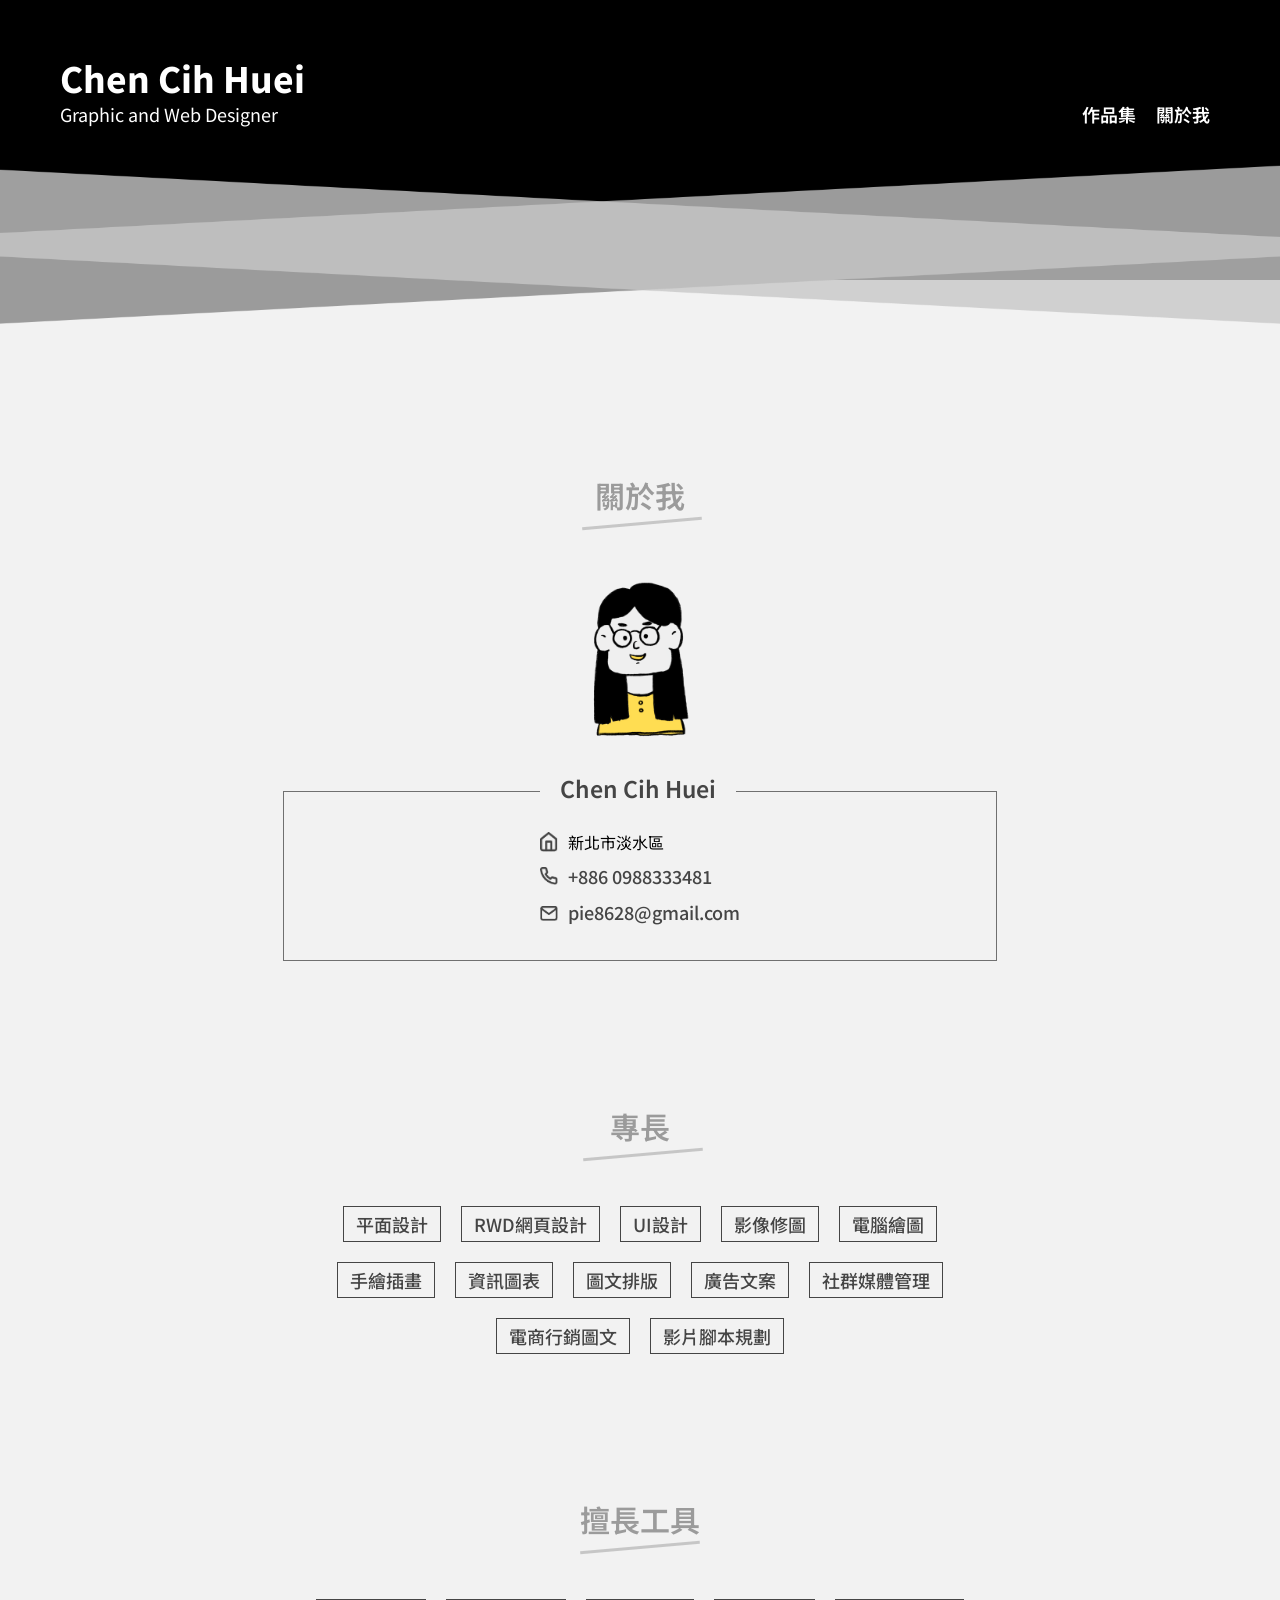
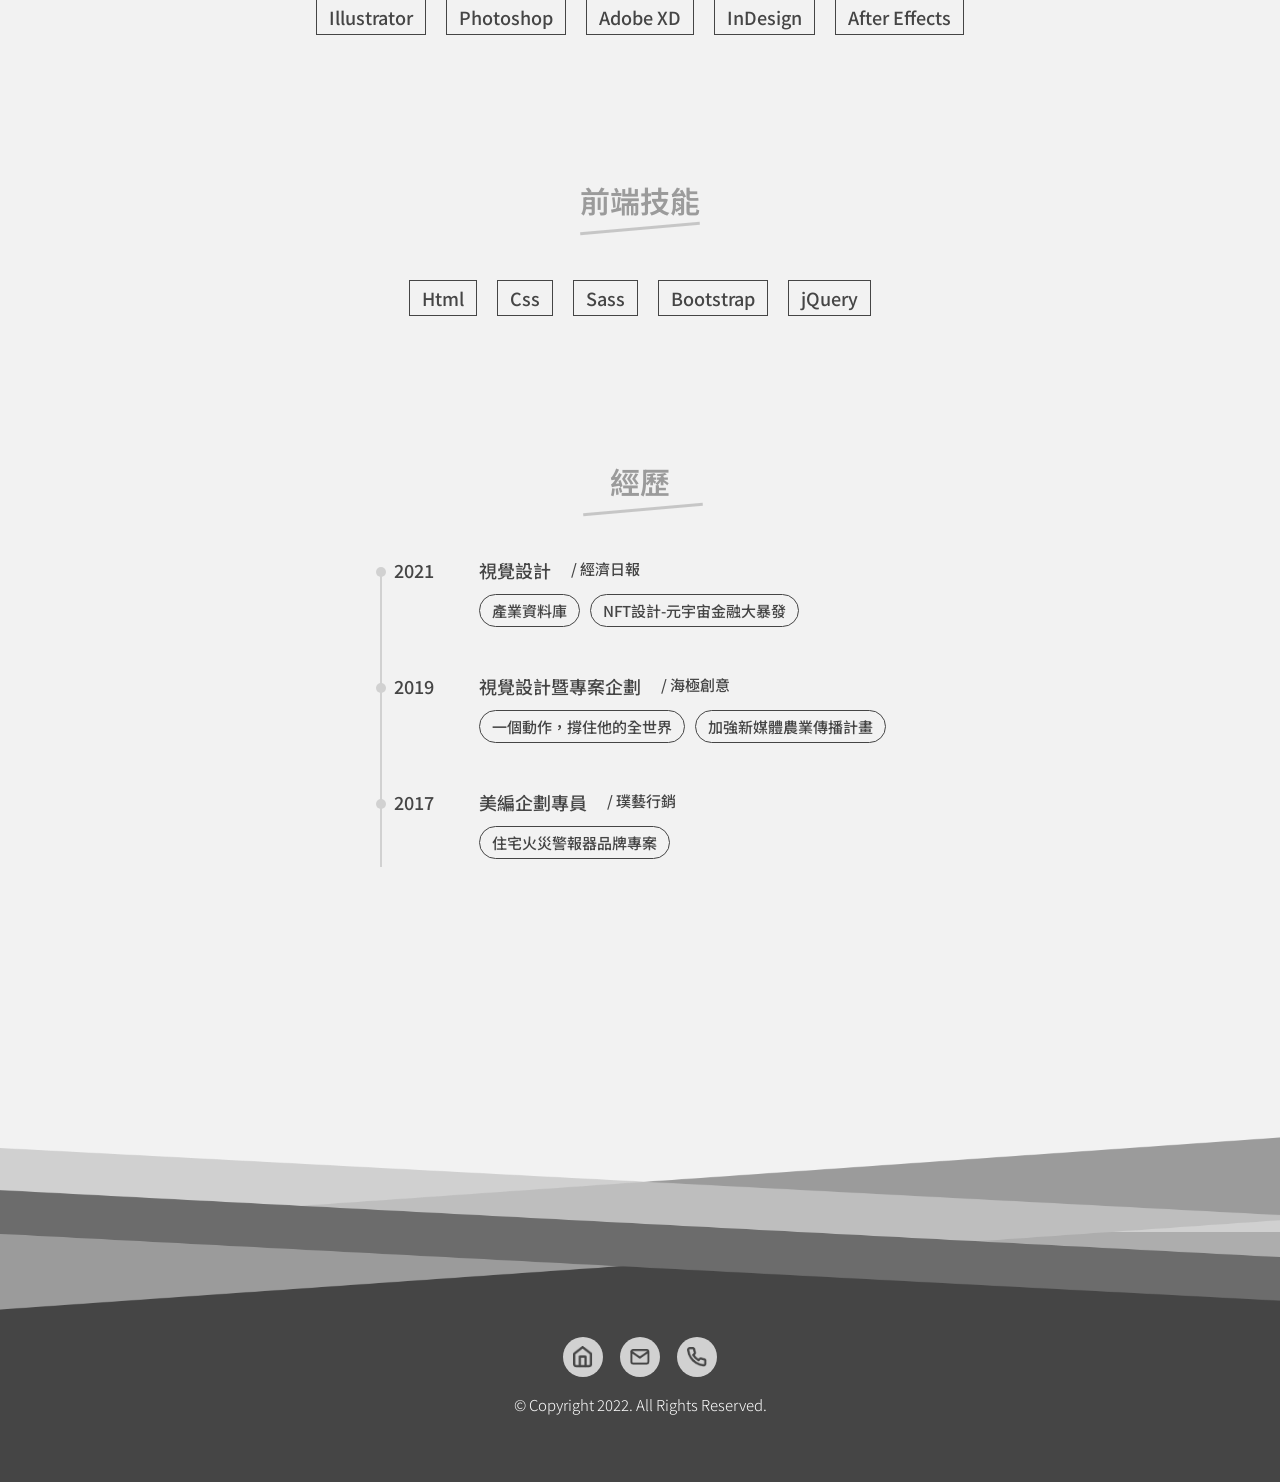
==== about.html @ f503febe "first commit" ====
<!DOCTYPE html>
<html lang="en">
<head>
    <meta charset="UTF-8">
    <meta http-equiv="X-UA-Compatible" content="IE=edge">
    <meta name="viewport" content="width=device-width, initial-scale=1.0">
    <meta name="description" content="Chen Cih Huei，Kaelyn，一名視覺設計師，這是她的個人網站。">
    <meta name="keyword" content="網頁設計 平面設計 作品集">
    <title>Portfolio_關於我</title>
    <meta property="og:title" content="Portfolio_關於我">
    <meta property="og:description" content="">
    <meta property="og:type" content="website">
    <meta property="og:image" content="">
    <link href="https://fonts.googleapis.com/css2?family=Noto+Sans+TC:wght@100;300;400;500;700;900&amp;display=swap" rel="stylesheet">
    <link type="text/css" rel="stylesheet" href="css/reset.css">
    <link type="text/css" rel="stylesheet" href="css/all.css">
    <link href="https://unpkg.com/aos@2.3.1/dist/aos.css" rel="stylesheet">
</head>
<body>
    <div class="head">
        <img src="img/headgray.png" alt="">
        <div class="head_contain">
            <div class="name font">
                <a href="about.html">
                    <h3>Chen Cih Huei</h3>
                </a>
                <p>Graphic and Web Designer</p>
            </div>
            <div class="nav font">
                <ul>
                    <li><a href="index.html">作品集</a></li>
                    <li><a href="about.html">關於我</a></li>
                </ul>
            </div>
        </div>
    </div>


    <div class="content_1 font">
        <div class="title" data-aos="fade-up">
            <h1>關於我</h1>
        </div>
        <div class="pic" data-aos="flip-left">
            <img src="img/me.png" alt="">
        </div>
        <div class="txt" data-aos="fade-up">
            <div class="name">
                <h3>Chen Cih Huei</h3>
            </div>
            <ul>
                <li class="location">
                    <div class="icon"><img src="img/home.png"></div>
                    <p>新北市淡水區</p>
                </li>
                <li>
                    <a href="tel:+886-988333481">
                        <div class="icon"><img src="img/phone.png"></div>
                        <p>+886 0988333481</p>
                    </a>
                </li>
                <li>
                    <a href="mailto:pie8628@gmail.com">
                        <div class="icon"><img src="img/mail.png"></div>
                        <p>pie8628@gmail.com</p>
                    </a>
                </li>
            </ul>
        </div>
    </div>


    <div class="content_2 font">
        <div class="title" data-aos="fade-up">
            <h2>專長</h2>
        </div>
        <ul>
            <li data-aos="fade-left">平面設計</li>
            <li data-aos="fade-left" data-aos-delay="50">RWD網頁設計</li>
            <li data-aos="fade-left" data-aos-delay="100">UI設計</li>
            <li data-aos="fade-left" data-aos-delay="150">影像修圖</li>
            <li data-aos="fade-left" data-aos-delay="200">電腦繪圖</li>
            <li data-aos="fade-left" data-aos-delay="250">手繪插畫</li>
            <li data-aos="fade-left" data-aos-delay="300">資訊圖表</li>
            <li data-aos="fade-left" data-aos-delay="350">圖文排版</li>
            <li data-aos="fade-left" data-aos-delay="400">廣告文案</li>
            <li data-aos="fade-left" data-aos-delay="450">社群媒體管理</li>
            <li data-aos="fade-left" data-aos-delay="500">電商行銷圖文</li>
            <li data-aos="fade-left" data-aos-delay="550">影片腳本規劃</li>
        </ul>
    </div>

    <div class="content_3 font">
        <div class="title" data-aos="fade-up">
            <h2>擅長工具</h2>
        </div>
        <ul>
            <li data-aos="fade-right">Illustrator</li>
            <li data-aos="fade-right" data-aos-delay="50">Photoshop</li>
            <li data-aos="fade-right" data-aos-delay="100">Adobe XD</li>
            <li data-aos="fade-right" data-aos-delay="150">InDesign</li>
            <li data-aos="fade-right" data-aos-delay="200">After Effects</li>
        </ul>
    </div>

    <div class="content_4 font">
        <div class="title" data-aos="fade-up">
            <h2>前端技能</h2>
        </div>
        <ul>
            <li data-aos="fade-left">Html</li>
            <li data-aos="fade-left" data-aos-delay="50">Css</li>
            <li data-aos="fade-left" data-aos-delay="100">Sass</li>
            <li data-aos="fade-left" data-aos-delay="150">Bootstrap</li>
            <li data-aos="fade-left" data-aos-delay="200">jQuery</li>
        </ul>
    </div>

    <div class="content_5 font">
        <div class="title" data-aos="fade-up">
            <h2>經歷</h2>
        </div>
        <div class="wrap">
            <div class="item">
                <div class="date" data-aos="fade-right">
                    <p>2021</p>
                </div>
                <div class="job">
                    <div class="line_1" data-aos="fade-left">
                        <h3>視覺設計</h3>
                        <p>/ 經濟日報</p>
                    </div>
                    <div class="line_2">
                        <a href="database.html" target="blank"  data-aos="fade-left" data-aos-delay="50"><p>產業資料庫</p></a>
                        <a href="nft.html" target="blank" data-aos="fade-left" data-aos-delay="100"><p>NFT設計-元宇宙金融大暴發</p></a>
                    </div>
                </div>
            </div>
            <div class="item">
                <div class="date" data-aos="fade-right">
                    <p>2019</p>
                </div>
                <div class="job">
                    <div class="line_1" data-aos="fade-left">
                        <h3>視覺設計暨專案企劃</h3>
                        <p>/ 海極創意</p>
                    </div>
                    <div class="line_2">
                        <a href="amove.html" target="blank" data-aos="fade-left" data-aos-delay="50"><p>一個動作，撐住他的全世界</p></a>
                        <a href="agriculture.html" target="blank" data-aos="fade-left" data-aos-delay="100"><p>加強新媒體農業傳播計畫</p></a>
                    </div>
                </div>
            </div>
            <div class="item">
                <div class="date" data-aos="fade-right">
                    <p>2017</p>
                </div>
                <div class="job">
                    <div class="line_1" data-aos="fade-left">
                        <h3>美編企劃專員</h3>
                        <p>/ 璞藝行銷</p>
                    </div>
                    <div class="line_2">
                        <a href="fire.html" target="blank" data-aos="fade-left" data-aos-delay="50"><p>住宅火災警報器品牌專案</p></a>
                    </div>
                </div>
            </div>
        </div>
    </div>






    <div class="backtoWorks font" data-aos="flip-left">
        <a href="index.html">作品總覽</a>
    </div>




    <div class="bottom">
        <img src="img/bottomgray.png" alr="" class="bottompic">
        <div class="icon_zone">
            <a class="icon" href="index.html">
                <img src="img/home.png" alt="">
            </a>
            <a class="icon" href="mailto:pie8628@gmail.com">
                <img src="img/mail.png" alt="">
            </a>
            <a class="icon" href="tel:+886-988333481">
                <img src="img/phone.png" alt="">
            </a>
        </div>
        <p class="font">© Copyright 2022. All Rights Reserved.</p>
    </div>

    <script src="js/jquery-3.6.0.min.js"></script>
    <script src="https://unpkg.com/aos@2.3.1/dist/aos.js"></script>
    <script>
        AOS.init({
            duration: 1000,
        });
    </script>
    <script src="js/all.js"></script>


    
</body>
</html>
---- css/all.css ----
* {
  list-style: none;
}

html, body {
  width: 100%;
  background-color: #F2F2F2;
  position: relative;
  overflow-x: hidden;
}

.font {
  font-family: "Noto Sans TC";
}

.head {
  height: 280px;
  width: 100%;
  background-color: #000000;
  position: relative;
}
@media screen and (max-width: 1024px) {
  .head {
    height: 250px;
  }
}
@media screen and (max-width: 768px) {
  .head {
    height: 200px;
  }
}
.head img {
  width: 100%;
  position: absolute;
  bottom: -100px;
}
@media screen and (max-width: 1280px) {
  .head img {
    bottom: -50px;
  }
}
@media screen and (max-width: 768px) {
  .head img {
    width: 130%;
    left: -20%;
  }
}
@media screen and (max-width: 600px) {
  .head img {
    width: 150%;
    left: -25%;
    bottom: -50px;
  }
}
.head .head_contain {
  padding: 60px 60px 0 60px;
  max-width: 1280px;
  margin: auto;
  display: -webkit-box;
  display: -ms-flexbox;
  display: flex;
  -webkit-box-pack: justify;
      -ms-flex-pack: justify;
          justify-content: space-between;
  -webkit-box-align: end;
      -ms-flex-align: end;
          align-items: flex-end;
}
@media screen and (max-width: 600px) {
  .head .head_contain {
    -webkit-box-orient: vertical;
    -webkit-box-direction: normal;
        -ms-flex-direction: column;
            flex-direction: column;
    padding: 40px 20px 0 20px;
    -webkit-box-align: center;
        -ms-flex-align: center;
            align-items: center;
  }
}
.head .head_contain .name a {
  text-decoration: none;
}
.head .head_contain .name a h3 {
  color: #FFFFFF;
  font-weight: 800;
  font-size: 35px;
  padding-bottom: 10px;
}
.head .head_contain .name a h3:hover {
  -webkit-transform: rotate(-2deg);
          transform: rotate(-2deg);
}
.head .head_contain .name p {
  color: #FFFFFF;
  font-weight: 400;
  font-size: 18px;
}
@media screen and (max-width: 600px) {
  .head .head_contain .name p {
    text-align: center;
  }
}
.head .head_contain .nav ul {
  display: -webkit-box;
  display: -ms-flexbox;
  display: flex;
  -webkit-box-align: end;
      -ms-flex-align: end;
          align-items: flex-end;
}
@media screen and (max-width: 600px) {
  .head .head_contain .nav ul {
    margin-top: 30px;
  }
}
.head .head_contain .nav ul li {
  float: left;
}
.head .head_contain .nav ul li:hover {
  -webkit-transform: rotate(-2deg);
          transform: rotate(-2deg);
}
.head .head_contain .nav ul li a {
  text-decoration: none;
  padding: 20px 10px;
  font-size: 18px;
  font-weight: 600;
  color: #FFFFFF;
}
.head .head_contain .nav ul li a:hover {
  color: #FFEE00;
}

.category {
  margin: 200px 0 80px 0;
  display: -webkit-box;
  display: -ms-flexbox;
  display: flex;
  -webkit-box-orient: vertical;
  -webkit-box-direction: normal;
      -ms-flex-direction: column;
          flex-direction: column;
  -webkit-box-pack: center;
      -ms-flex-pack: center;
          justify-content: center;
  -webkit-box-align: center;
      -ms-flex-align: center;
          align-items: center;
}
@media screen and (max-width: 1024px) {
  .category {
    margin: 150px 0 20px 0;
  }
}
.category h2 {
  font-size: 30px;
  color: #454545;
  font-weight: 600;
  opacity: 40%;
}
@media screen and (max-width: 600px) {
  .category h2 {
    font-size: 28px;
  }
}
.category .dotdotdot {
  display: -webkit-box;
  display: -ms-flexbox;
  display: flex;
  padding-top: 20px;
  -webkit-column-gap: 15px;
     -moz-column-gap: 15px;
          column-gap: 15px;
  margin-bottom: 120px;
}
.category .dotdotdot a img {
  width: 16px;
}
.category .dotdotdot a img:hover {
  -webkit-transform: translateY(-5px);
          transform: translateY(-5px);
}

.worksum {
  margin: 200px 0 80px 0;
  display: -webkit-box;
  display: -ms-flexbox;
  display: flex;
  -webkit-box-orient: vertical;
  -webkit-box-direction: normal;
      -ms-flex-direction: column;
          flex-direction: column;
  -webkit-box-pack: center;
      -ms-flex-pack: center;
          justify-content: center;
  -webkit-box-align: center;
      -ms-flex-align: center;
          align-items: center;
}
@media screen and (max-width: 1024px) {
  .worksum {
    margin: 150px 0 80px 0;
  }
}
.worksum h1 {
  font-size: 30px;
  color: #454545;
  font-weight: 600;
  position: relative;
}
.worksum h1::after {
  content: "";
  position: absolute;
  bottom: -15px;
  width: 120px;
  height: 3px;
  background-color: #9B9B9B;
  -webkit-transform: rotate(-5deg);
          transform: rotate(-5deg);
  opacity: 0.5;
  left: -15%;
}

.content {
  max-width: 1280px;
  margin: auto;
  display: -webkit-box;
  display: -ms-flexbox;
  display: flex;
  -webkit-box-pack: center;
      -ms-flex-pack: center;
          justify-content: center;
}
@media screen and (max-width: 1024px) {
  .content {
    max-width: 900px;
  }
}
@media screen and (max-width: 600px) {
  .content {
    -webkit-box-orient: vertical;
    -webkit-box-direction: normal;
        -ms-flex-direction: column;
            flex-direction: column;
    padding: 0 30px;
  }
}
.content .item1, .content .item2, .content .item3 {
  width: 380px;
  height: 580px;
  -webkit-transition: 0.5s;
  transition: 0.5s;
}
.content .item1:hover, .content .item2:hover, .content .item3:hover {
  background-color: #454545;
  -webkit-transform: rotate(0);
          transform: rotate(0);
  z-index: 10;
}
.content .item1:hover .shape, .content .item2:hover .shape, .content .item3:hover .shape {
  background-color: #FFEE00;
  width: 220px;
  height: 220px;
}
@media screen and (max-width: 1024px) {
  .content .item1:hover .shape, .content .item2:hover .shape, .content .item3:hover .shape {
    width: 150px;
    height: 150px;
  }
}
@media screen and (max-width: 1024px) {
  .content .item1, .content .item2, .content .item3 {
    width: 200px;
    height: 300px;
  }
}
@media screen and (max-width: 600px) {
  .content .item1, .content .item2, .content .item3 {
    width: 100%;
    height: 200px;
  }
}
.content .item1 a, .content .item2 a, .content .item3 a {
  text-decoration: none;
  display: -webkit-box;
  display: -ms-flexbox;
  display: flex;
  -webkit-box-pack: center;
      -ms-flex-pack: center;
          justify-content: center;
  -webkit-box-align: center;
      -ms-flex-align: center;
          align-items: center;
  height: 100%;
}
.content .item1 a .shape, .content .item2 a .shape, .content .item3 a .shape {
  width: 280px;
  height: 280px;
  border-radius: 50%;
}
@media screen and (max-width: 1024px) {
  .content .item1 a .shape, .content .item2 a .shape, .content .item3 a .shape {
    width: 170px;
    height: 170px;
  }
}
.content .item1 a .shape ul, .content .item2 a .shape ul, .content .item3 a .shape ul {
  display: -webkit-box;
  display: -ms-flexbox;
  display: flex;
  -webkit-box-orient: vertical;
  -webkit-box-direction: normal;
      -ms-flex-direction: column;
          flex-direction: column;
  -webkit-box-pack: center;
      -ms-flex-pack: center;
          justify-content: center;
  -webkit-box-align: center;
      -ms-flex-align: center;
          align-items: center;
  row-gap: 10px;
  height: 100%;
}
.content .item1 a .shape ul .cate, .content .item2 a .shape ul .cate, .content .item3 a .shape ul .cate {
  color: #414141;
  font-size: 23px;
  font-weight: 500;
}
.content .item1 a .shape ul .number, .content .item2 a .shape ul .number, .content .item3 a .shape ul .number {
  color: #414141;
  opacity: 0.7;
  font-size: 18px;
  font-weight: 500;
}
.content .item1 {
  background-color: #B7B7B7;
  -webkit-transform: rotate(5deg);
          transform: rotate(5deg);
}
.content .item1 .shape {
  background-color: #C8C8C8;
}
.content .item2 {
  background-color: #CACACA;
  -webkit-transform: rotate(-5deg);
          transform: rotate(-5deg);
}
.content .item2 .shape {
  background-color: #B9B9B9;
}
.content .item3 {
  background-color: #D6D6D6;
  -webkit-transform: rotate(5deg);
          transform: rotate(5deg);
}
.content .item3 .shape {
  background-color: #E0E0E0;
}

.backtoWorks {
  margin: auto;
  width: 200px;
  padding-top: 150px;
}
@media screen and (max-width: 768px) {
  .backtoWorks {
    padding-top: 100px;
  }
}
.backtoWorks a {
  text-decoration: none;
  display: block;
  text-align: center;
  color: #454545;
  font-weight: 600;
  font-size: 23px;
  position: relative;
}
.backtoWorks a:hover {
  -webkit-transform: rotate(-2deg);
          transform: rotate(-2deg);
}
.backtoWorks a::before {
  content: "";
  width: 3px;
  height: 30px;
  background-color: #454545;
  position: absolute;
  top: -5px;
  left: 13%;
  -webkit-transform: rotate(30deg);
          transform: rotate(30deg);
}

.arrowzone {
  width: 100%;
  position: fixed;
  top: 40%;
  z-index: 200;
}
@media screen and (max-width: 1280px) {
  .arrowzone {
    top: 80%;
  }
}
@media screen and (max-width: 600px) {
  .arrowzone {
    top: 0;
  }
}
.arrowzone .prebtn {
  position: fixed;
  top: 80%;
  left: 0;
}
.arrowzone .nextbtn {
  position: fixed;
  top: 80%;
  right: 0;
}
.arrowzone .prebtn, .arrowzone .nextbtn {
  text-decoration: none;
  display: -webkit-box;
  display: -ms-flexbox;
  display: flex;
  -webkit-box-orient: vertical;
  -webkit-box-direction: normal;
      -ms-flex-direction: column;
          flex-direction: column;
  -webkit-box-align: center;
      -ms-flex-align: center;
          align-items: center;
  background-color: #F2F2F2;
  border-radius: 50%;
  padding: 20px;
  opacity: 0.7;
  width: 60px;
  height: 60px;
}
@media screen and (max-width: 600px) {
  .arrowzone .prebtn, .arrowzone .nextbtn {
    -webkit-box-orient: horizontal;
    -webkit-box-direction: normal;
        -ms-flex-direction: row;
            flex-direction: row;
    -webkit-column-gap: 10px;
       -moz-column-gap: 10px;
            column-gap: 10px;
    background-color: #F2F2F2;
    width: 50%;
    height: 50px;
    opacity: 0.7;
    border-radius: 0;
    -webkit-box-sizing: border-box;
            box-sizing: border-box;
  }
}
.arrowzone .prebtn:hover, .arrowzone .nextbtn:hover {
  opacity: 1;
  -webkit-transform: rotate(-2deg);
          transform: rotate(-2deg);
}
.arrowzone .prebtn .btnpic, .arrowzone .nextbtn .btnpic {
  width: 15px;
  margin-top: 5px;
}
@media screen and (max-width: 600px) {
  .arrowzone .prebtn .btnpic, .arrowzone .nextbtn .btnpic {
    width: 10px;
    margin-top: 3px;
  }
}
.arrowzone .prebtn .btnpic img, .arrowzone .nextbtn .btnpic img {
  width: 100%;
}
.arrowzone .prebtn p, .arrowzone .nextbtn p {
  color: #9B9B9B;
  font-size: 15px;
  margin-top: 8px;
}
@media screen and (max-width: 600px) {
  .arrowzone .prebtn p, .arrowzone .nextbtn p {
    margin-top: 0;
  }
}
.arrowzone .nextbtn {
  -webkit-box-pack: end;
      -ms-flex-pack: end;
          justify-content: flex-end;
}
@media screen and (max-width: 600px) {
  .arrowzone .nextbtn .btnpic {
    -webkit-box-ordinal-group: 3;
        -ms-flex-order: 2;
            order: 2;
  }
}
.arrowzone .last, .arrowzone .first {
  display: none;
}
@media screen and (max-width: 600px) {
  .arrowzone .long {
    width: 100%;
  }
}

.bottom {
  margin-top: 300px;
  background-color: #454545;
  height: 250px;
  position: relative;
  display: -webkit-box;
  display: -ms-flexbox;
  display: flex;
  -webkit-box-orient: vertical;
  -webkit-box-direction: normal;
      -ms-flex-direction: column;
          flex-direction: column;
  -webkit-box-align: center;
      -ms-flex-align: center;
          align-items: center;
  -webkit-box-pack: end;
      -ms-flex-pack: end;
          justify-content: flex-end;
  padding: 0 0 70px 0;
  -webkit-box-sizing: border-box;
          box-sizing: border-box;
  z-index: 210;
}
@media screen and (max-width: 1280px) {
  .bottom {
    margin-top: 200px;
  }
}
@media screen and (max-width: 1024px) {
  .bottom {
    margin-top: 150px;
  }
}
@media screen and (max-width: 768px) {
  .bottom {
    margin-top: 100px;
    padding: 0 0 50px 0;
    height: 230px;
  }
}
@media screen and (max-width: 600px) {
  .bottom {
    height: 200px;
  }
}
.bottom .bottompic {
  position: absolute;
  top: -130px;
  width: 100%;
}
@media screen and (max-width: 1280px) {
  .bottom .bottompic {
    top: -100px;
  }
}
@media screen and (max-width: 1024px) {
  .bottom .bottompic {
    top: -50px;
  }
}
@media screen and (max-width: 768px) {
  .bottom .bottompic {
    width: 130%;
    left: -20%;
  }
}
@media screen and (max-width: 600px) {
  .bottom .bottompic {
    width: 200%;
    left: -50%;
  }
}
.bottom .icon_zone {
  display: -webkit-box;
  display: -ms-flexbox;
  display: flex;
  -webkit-column-gap: 17px;
     -moz-column-gap: 17px;
          column-gap: 17px;
}
.bottom .icon_zone a {
  display: -webkit-box;
  display: -ms-flexbox;
  display: flex;
  -webkit-box-pack: center;
      -ms-flex-pack: center;
          justify-content: center;
  -webkit-box-align: center;
      -ms-flex-align: center;
          align-items: center;
  background-color: #D1D1D1;
  width: 40px;
  height: 40px;
  border-radius: 50%;
}
.bottom .icon_zone a:hover {
  background-color: #FFEE00;
  -webkit-transform: rotate(-5deg);
          transform: rotate(-5deg);
}
.bottom .icon_zone a img {
  width: 50%;
  display: block;
  vertical-align: middle;
}
.bottom p {
  color: #ffffff;
  font-size: 15px;
  font-weight: 300;
  margin-top: 20px;
}

.intro {
  max-width: 740px;
  display: -webkit-box;
  display: -ms-flexbox;
  display: flex;
  -webkit-box-orient: vertical;
  -webkit-box-direction: normal;
      -ms-flex-direction: column;
          flex-direction: column;
  -webkit-box-align: center;
      -ms-flex-align: center;
          align-items: center;
  margin: auto;
}
@media screen and (max-width: 768px) {
  .intro {
    max-width: 80%;
  }
}
@media screen and (max-width: 600px) {
  .intro {
    max-width: 90%;
  }
}
.intro h1 {
  font-size: 30px;
  font-weight: 600;
  color: #454545;
  margin-bottom: 25px;
}
@media screen and (max-width: 600px) {
  .intro h1 {
    font-size: 28px;
  }
}
.intro ul {
  display: -webkit-box;
  display: -ms-flexbox;
  display: flex;
  -webkit-box-pack: center;
      -ms-flex-pack: center;
          justify-content: center;
  -webkit-column-gap: 40px;
     -moz-column-gap: 40px;
          column-gap: 40px;
  margin-bottom: 10px;
  position: relative;
}
.intro ul li {
  font-size: 18px;
  color: #9B9B9B;
}
.intro ul li::after {
  content: "";
  background-color: #9B9B9B;
  width: 30px;
  height: 1px;
  position: absolute;
  top: 51%;
  right: calc(50% - 15px);
}
.intro p {
  color: #454545;
  font-size: 18px;
  font-weight: 500;
  line-height: 26px;
  margin-bottom: 24px;
}
.intro .web {
  position: relative;
  width: 740px;
  display: -webkit-box;
  display: -ms-flexbox;
  display: flex;
  -webkit-box-pack: center;
      -ms-flex-pack: center;
          justify-content: center;
}
@media screen and (max-width: 768px) {
  .intro .web {
    max-width: 100%;
  }
}
.intro .web:hover {
  -webkit-transform: rotate(-2deg);
          transform: rotate(-2deg);
}
.intro .web a {
  text-decoration: none;
  color: #9B9B9B;
  font-size: 16px;
  background-color: #F2F2F2;
  z-index: 2;
  display: block;
  padding: 10px 15px;
  -webkit-box-sizing: border-box;
          box-sizing: border-box;
}
.intro .web hr {
  width: 735px;
  color: #454545;
  opacity: 80%;
  position: absolute;
  top: 27%;
  left: 0;
}
@media screen and (max-width: 768px) {
  .intro .web hr {
    max-width: calc(100% - 10px );
  }
}

.sticker_info {
  max-width: 740px;
  margin: auto;
  display: -webkit-box;
  display: -ms-flexbox;
  display: flex;
  -webkit-box-align: center;
      -ms-flex-align: center;
          align-items: center;
  -webkit-box-orient: vertical;
  -webkit-box-direction: normal;
      -ms-flex-direction: column;
          flex-direction: column;
  padding-top: 150px;
}
.sticker_info .pic {
  width: 180px;
  margin-bottom: 12px;
}
.sticker_info .pic img {
  width: 100%;
}
.sticker_info .txt h3 {
  margin-bottom: 10px;
  text-align: center;
  color: #454545;
  font-weight: 600;
  font-size: 23px;
}
.sticker_info .txt p {
  color: #454545;
  font-size: 18px;
  font-weight: 500;
  line-height: 26px;
  text-align: center;
  color: #9B9B9B;
}

.sticker {
  max-width: 960px;
  margin: auto;
  display: -webkit-box;
  display: -ms-flexbox;
  display: flex;
  -ms-flex-wrap: wrap;
      flex-wrap: wrap;
  -webkit-column-gap: 15px;
     -moz-column-gap: 15px;
          column-gap: 15px;
  row-gap: 20px;
  padding: 40px 0;
  -webkit-box-pack: center;
      -ms-flex-pack: center;
          justify-content: center;
  -webkit-box-sizing: border-box;
          box-sizing: border-box;
}
@media screen and (max-width: 1024px) {
  .sticker {
    padding: 40px 20px;
  }
}
.sticker .sticerpic {
  width: calc(20% - 15px);
}
@media screen and (max-width: 768px) {
  .sticker .sticerpic {
    width: calc(25% - 15px);
  }
}
@media screen and (max-width: 600px) {
  .sticker .sticerpic {
    width: calc(40% - 15px);
  }
}
.sticker .sticerpic img {
  width: 100%;
}
.sticker .sticerpic img:hover {
  -webkit-transform: scale(105%);
          transform: scale(105%);
}

.amove_wrap, .amove_wrap_2 {
  max-width: 1280px;
  margin: auto;
  display: -webkit-box;
  display: -ms-flexbox;
  display: flex;
  -ms-flex-wrap: wrap;
      flex-wrap: wrap;
  -webkit-box-pack: center;
      -ms-flex-pack: center;
          justify-content: center;
  padding-top: 150px;
}
@media screen and (max-width: 1280px) {
  .amove_wrap, .amove_wrap_2 {
    padding: 150px 20px 0 20px;
  }
}
@media screen and (max-width: 600px) {
  .amove_wrap, .amove_wrap_2 {
    -webkit-box-orient: vertical;
    -webkit-box-direction: normal;
        -ms-flex-direction: column;
            flex-direction: column;
    -webkit-box-align: center;
        -ms-flex-align: center;
            align-items: center;
    -webkit-box-pack: start;
        -ms-flex-pack: start;
            justify-content: flex-start;
  }
}
.amove_wrap .txt, .amove_wrap_2 .txt {
  width: 50%;
  padding: 50px 0 0 50px;
  -webkit-box-sizing: border-box;
          box-sizing: border-box;
}
@media screen and (max-width: 768px) {
  .amove_wrap .txt, .amove_wrap_2 .txt {
    padding: 10px 0 0 50px;
  }
}
@media screen and (max-width: 600px) {
  .amove_wrap .txt, .amove_wrap_2 .txt {
    width: 100%;
    padding: 0 20px 20px 20px;
  }
}
.amove_wrap .txt h3, .amove_wrap_2 .txt h3 {
  margin-bottom: 10px;
  color: #454545;
  font-weight: 600;
  font-size: 23px;
}
.amove_wrap .txt p, .amove_wrap_2 .txt p {
  color: #454545;
  font-size: 18px;
  font-weight: 500;
  line-height: 26px;
  color: #9B9B9B;
  width: 310px;
}
@media screen and (max-width: 1024px) {
  .amove_wrap .txt p, .amove_wrap_2 .txt p {
    width: 250px;
  }
}
@media screen and (max-width: 600px) {
  .amove_wrap .txt p, .amove_wrap_2 .txt p {
    width: 100%;
  }
}
.amove_wrap .pic, .amove_wrap_2 .pic {
  width: 50%;
}
@media screen and (max-width: 600px) {
  .amove_wrap .pic, .amove_wrap_2 .pic {
    width: 100%;
  }
}
.amove_wrap .pic img, .amove_wrap_2 .pic img {
  width: 100%;
}
@media screen and (max-width: 600px) {
  .amove_wrap .smallpic, .amove_wrap_2 .smallpic {
    display: none;
  }
}
.amove_wrap .bigpic, .amove_wrap_2 .bigpic {
  width: 100%;
}
@media screen and (max-width: 600px) {
  .amove_wrap .bigpic, .amove_wrap_2 .bigpic {
    overflow: scroll;
  }
}
@media screen and (max-width: 600px) {
  .amove_wrap .bigpic img, .amove_wrap_2 .bigpic img {
    width: 200%;
  }
}

.amove_wrap_3 {
  max-width: 1280px;
  margin: auto;
  display: -webkit-box;
  display: -ms-flexbox;
  display: flex;
  -ms-flex-wrap: wrap;
      flex-wrap: wrap;
  -webkit-box-pack: center;
      -ms-flex-pack: center;
          justify-content: center;
  padding-top: 150px;
}
@media screen and (max-width: 1280px) {
  .amove_wrap_3 {
    padding: 150px 20px 0 20px;
  }
}
@media screen and (max-width: 600px) {
  .amove_wrap_3 {
    -webkit-box-orient: vertical;
    -webkit-box-direction: normal;
        -ms-flex-direction: column;
            flex-direction: column;
    -webkit-box-align: center;
        -ms-flex-align: center;
            align-items: center;
    -webkit-box-pack: start;
        -ms-flex-pack: start;
            justify-content: flex-start;
  }
}
.amove_wrap_3 .txt {
  width: 40%;
  padding: 50px 0 0 50px;
  -webkit-box-sizing: border-box;
          box-sizing: border-box;
}
@media screen and (max-width: 768px) {
  .amove_wrap_3 .txt {
    padding: 0 0 0 50px;
  }
}
@media screen and (max-width: 600px) {
  .amove_wrap_3 .txt {
    width: 100%;
    padding: 0 20px 20px 20px;
  }
}
.amove_wrap_3 .txt h3 {
  margin-bottom: 10px;
  color: #454545;
  font-weight: 600;
  font-size: 23px;
}
.amove_wrap_3 .txt p {
  color: #454545;
  font-size: 18px;
  font-weight: 500;
  line-height: 26px;
  color: #9B9B9B;
  width: 310px;
}
@media screen and (max-width: 1024px) {
  .amove_wrap_3 .txt p {
    width: 200px;
  }
}
@media screen and (max-width: 600px) {
  .amove_wrap_3 .txt p {
    width: 100%;
  }
}
.amove_wrap_3 .pic {
  width: 60%;
  display: -webkit-box;
  display: -ms-flexbox;
  display: flex;
  -webkit-box-orient: vertical;
  -webkit-box-direction: normal;
      -ms-flex-direction: column;
          flex-direction: column;
  row-gap: 10px;
}
@media screen and (max-width: 600px) {
  .amove_wrap_3 .pic {
    width: 100%;
  }
}
.amove_wrap_3 .pic .apicteam {
  width: 100%;
  display: -webkit-box;
  display: -ms-flexbox;
  display: flex;
  -webkit-column-gap: 5px;
     -moz-column-gap: 5px;
          column-gap: 5px;
}
@media screen and (max-width: 600px) {
  .amove_wrap_3 .pic .apicteam {
    overflow: scroll;
  }
}
.amove_wrap_3 .pic .apicteam .apic {
  width: calc( 33% - 2.5px);
}
@media screen and (max-width: 600px) {
  .amove_wrap_3 .pic .apicteam .apic {
    width: 80%;
    -ms-flex-negative: 0;
        flex-shrink: 0;
  }
}
.amove_wrap_3 .pic .apicteam .apic img {
  width: 100%;
}

.amove_wrap_4 {
  max-width: 1280px;
  margin: auto;
  display: -webkit-box;
  display: -ms-flexbox;
  display: flex;
  -ms-flex-wrap: wrap;
      flex-wrap: wrap;
  -webkit-box-pack: center;
      -ms-flex-pack: center;
          justify-content: center;
  padding-top: 150px;
}
@media screen and (max-width: 1280px) {
  .amove_wrap_4 {
    padding: 150px 20px 0 20px;
  }
}
@media screen and (max-width: 600px) {
  .amove_wrap_4 {
    -webkit-box-orient: vertical;
    -webkit-box-direction: normal;
        -ms-flex-direction: column;
            flex-direction: column;
    -webkit-box-align: center;
        -ms-flex-align: center;
            align-items: center;
    -webkit-box-pack: start;
        -ms-flex-pack: start;
            justify-content: flex-start;
  }
}
.amove_wrap_4 .txt {
  width: 40%;
  padding: 50px 0 0 50px;
  -webkit-box-sizing: border-box;
          box-sizing: border-box;
}
@media screen and (max-width: 768px) {
  .amove_wrap_4 .txt {
    padding: 0 0 0 50px;
  }
}
@media screen and (max-width: 600px) {
  .amove_wrap_4 .txt {
    width: 100%;
    padding: 0 20px 20px 20px;
  }
}
.amove_wrap_4 .txt h3 {
  margin-bottom: 10px;
  color: #454545;
  font-weight: 600;
  font-size: 23px;
}
.amove_wrap_4 .txt p {
  color: #454545;
  font-size: 18px;
  font-weight: 500;
  line-height: 26px;
  color: #9B9B9B;
  width: 310px;
}
@media screen and (max-width: 1024px) {
  .amove_wrap_4 .txt p {
    width: 200px;
  }
}
@media screen and (max-width: 600px) {
  .amove_wrap_4 .txt p {
    width: 100%;
  }
}
.amove_wrap_4 .vdo {
  width: 60%;
  margin-top: -150px;
  display: -webkit-box;
  display: -ms-flexbox;
  display: flex;
  -webkit-box-orient: vertical;
  -webkit-box-direction: normal;
      -ms-flex-direction: column;
          flex-direction: column;
}
@media screen and (max-width: 600px) {
  .amove_wrap_4 .vdo {
    width: 100%;
  }
}
.amove_wrap_4 .vdo video {
  width: 100%;
  margin-bottom: 20px;
}
@media screen and (max-width: 600px) {
  .amove_wrap_4 .vdo video {
    margin-bottom: 10px;
  }
  .amove_wrap_4 .vdo video:nth-child(1) {
    margin-top: 50px;
  }
}

.agri_container, .fire_container {
  max-width: 1280px;
  margin: auto;
  display: -webkit-box;
  display: -ms-flexbox;
  display: flex;
  -webkit-box-orient: vertical;
  -webkit-box-direction: normal;
      -ms-flex-direction: column;
          flex-direction: column;
  -webkit-box-align: center;
      -ms-flex-align: center;
          align-items: center;
  padding-top: 120px;
}
@media screen and (max-width: 1280px) {
  .agri_container, .fire_container {
    padding: 120px 20px 0 20px;
  }
}
.agri_container .first, .fire_container .first {
  color: #454545;
  font-size: 18px;
  font-weight: 500;
  line-height: 26px;
  color: #9B9B9B;
}
.agri_container .agri_wrap, .agri_container .fire_wrap, .fire_container .agri_wrap, .fire_container .fire_wrap {
  max-width: 100%;
  display: -webkit-box;
  display: -ms-flexbox;
  display: flex;
  -webkit-box-orient: vertical;
  -webkit-box-direction: normal;
      -ms-flex-direction: column;
          flex-direction: column;
  -webkit-box-align: center;
      -ms-flex-align: center;
          align-items: center;
  padding-top: 120px;
}
.agri_container .agri_wrap .txt h3, .agri_container .fire_wrap .txt h3, .fire_container .agri_wrap .txt h3, .fire_container .fire_wrap .txt h3 {
  margin-bottom: 10px;
  color: #454545;
  font-weight: 600;
  font-size: 23px;
  text-align: center;
}
.agri_container .agri_wrap .txt p, .agri_container .fire_wrap .txt p, .fire_container .agri_wrap .txt p, .fire_container .fire_wrap .txt p {
  color: #454545;
  font-size: 18px;
  font-weight: 500;
  line-height: 26px;
  color: #9B9B9B;
  max-width: 750px;
  text-align: center;
}
@media screen and (max-width: 600px) {
  .agri_container .agri_wrap .txt p, .agri_container .fire_wrap .txt p, .fire_container .agri_wrap .txt p, .fire_container .fire_wrap .txt p {
    text-align: left;
  }
}
.agri_container .agri_wrap .txt .p_left, .agri_container .fire_wrap .txt .p_left, .fire_container .agri_wrap .txt .p_left, .fire_container .fire_wrap .txt .p_left {
  text-align: left;
}
.agri_container .agri_wrap .pic, .agri_container .agri_wrap .phonepic, .agri_container .fire_wrap .pic, .agri_container .fire_wrap .phonepic, .fire_container .agri_wrap .pic, .fire_container .agri_wrap .phonepic, .fire_container .fire_wrap .pic, .fire_container .fire_wrap .phonepic {
  margin-top: 20px;
  display: -webkit-box;
  display: -ms-flexbox;
  display: flex;
  -webkit-box-orient: vertical;
  -webkit-box-direction: normal;
      -ms-flex-direction: column;
          flex-direction: column;
  row-gap: 10px;
  max-width: 100%;
  -webkit-column-gap: 5px;
     -moz-column-gap: 5px;
          column-gap: 5px;
}
.agri_container .agri_wrap .pic .apic, .agri_container .agri_wrap .phonepic .apic, .agri_container .fire_wrap .pic .apic, .agri_container .fire_wrap .phonepic .apic, .fire_container .agri_wrap .pic .apic, .fire_container .agri_wrap .phonepic .apic, .fire_container .fire_wrap .pic .apic, .fire_container .fire_wrap .phonepic .apic {
  width: 100%;
}
.agri_container .agri_wrap .pic .apic img, .agri_container .agri_wrap .phonepic .apic img, .agri_container .fire_wrap .pic .apic img, .agri_container .fire_wrap .phonepic .apic img, .fire_container .agri_wrap .pic .apic img, .fire_container .agri_wrap .phonepic .apic img, .fire_container .fire_wrap .pic .apic img, .fire_container .fire_wrap .phonepic .apic img {
  width: 100%;
  vertical-align: middle;
}
@media screen and (max-width: 600px) {
  .agri_container .agri_wrap .pic, .agri_container .fire_wrap .pic, .fire_container .agri_wrap .pic, .fire_container .fire_wrap .pic {
    display: none;
  }
}
.agri_container .agri_wrap .phonepic, .agri_container .fire_wrap .phonepic, .fire_container .agri_wrap .phonepic, .fire_container .fire_wrap .phonepic {
  display: none;
}
@media screen and (max-width: 600px) {
  .agri_container .agri_wrap .phonepic, .agri_container .fire_wrap .phonepic, .fire_container .agri_wrap .phonepic, .fire_container .fire_wrap .phonepic {
    display: -webkit-box;
    display: -ms-flexbox;
    display: flex;
    width: 100%;
  }
}

.data_container {
  max-width: 1280px;
  margin: auto;
  padding-top: 120px;
  display: -webkit-box;
  display: -ms-flexbox;
  display: flex;
  -webkit-box-orient: vertical;
  -webkit-box-direction: normal;
      -ms-flex-direction: column;
          flex-direction: column;
}
.data_container .apic {
  max-width: 50%;
  margin: auto;
}
@media screen and (max-width: 1280px) {
  .data_container .apic {
    max-width: 60%;
  }
}
@media screen and (max-width: 1024px) {
  .data_container .apic {
    max-width: 70%;
  }
}
@media screen and (max-width: 768px) {
  .data_container .apic {
    max-width: 90%;
  }
}
@media screen and (max-width: 600px) {
  .data_container .apic {
    max-width: 100%;
  }
}
.data_container .apic img {
  width: 100%;
  vertical-align: middle;
  image-rendering: -webkit-optimize-contrast;
}

.content_1 {
  max-width: 1280px;
  margin: auto;
  display: -webkit-box;
  display: -ms-flexbox;
  display: flex;
  -webkit-box-orient: vertical;
  -webkit-box-direction: normal;
      -ms-flex-direction: column;
          flex-direction: column;
  -webkit-box-pack: center;
      -ms-flex-pack: center;
          justify-content: center;
  -webkit-box-align: center;
      -ms-flex-align: center;
          align-items: center;
  padding-top: 200px;
}
@media screen and (max-width: 1024px) {
  .content_1 {
    padding-top: 150px;
  }
}
.content_1 .title h1 {
  font-size: 30px;
  color: #9B9B9B;
  font-weight: 600;
  margin-bottom: 50px;
  position: relative;
}
.content_1 .title h1::after {
  content: "";
  position: absolute;
  bottom: -15px;
  width: 120px;
  height: 3px;
  background-color: #9B9B9B;
  -webkit-transform: rotate(-5deg);
          transform: rotate(-5deg);
  opacity: 0.5;
  left: -15%;
}
.content_1 .pic {
  max-width: 200px;
  margin-bottom: 30px;
}
.content_1 .pic img {
  width: 100%;
}
.content_1 .txt {
  width: 40%;
  border: solid 1px #707070;
  display: -webkit-box;
  display: -ms-flexbox;
  display: flex;
  -webkit-box-orient: vertical;
  -webkit-box-direction: normal;
      -ms-flex-direction: column;
          flex-direction: column;
  -webkit-box-pack: center;
      -ms-flex-pack: center;
          justify-content: center;
  -webkit-box-align: center;
      -ms-flex-align: center;
          align-items: center;
  padding: 35px 100px 30px 100px;
  position: relative;
}
.content_1 .txt .name {
  position: absolute;
  top: -25px;
  left: calc( 50% - 100px );
  background-color: #F2F2F2;
  padding: 10px 20px;
}
.content_1 .txt .name h3 {
  color: #454545;
  font-weight: 600;
  font-size: 23px;
}
.content_1 .txt ul li a {
  text-decoration: none;
  display: -webkit-box;
  display: -ms-flexbox;
  display: flex;
  -webkit-box-align: center;
      -ms-flex-align: center;
          align-items: center;
  -webkit-column-gap: 10px;
     -moz-column-gap: 10px;
          column-gap: 10px;
  padding: 5px 0;
}
.content_1 .txt ul li a:hover p {
  -webkit-transform: translateX(10px);
          transform: translateX(10px);
}
.content_1 .txt ul li a .icon {
  width: 18px;
}
.content_1 .txt ul li a .icon img {
  width: 100%;
  vertical-align: middle;
}
.content_1 .txt ul li a p {
  color: #454545;
  font-size: 18px;
  font-weight: 500;
  line-height: 26px;
}
.content_1 .txt ul .location {
  display: -webkit-box;
  display: -ms-flexbox;
  display: flex;
  -webkit-column-gap: 10px;
     -moz-column-gap: 10px;
          column-gap: 10px;
  padding: 5px 0;
  -webkit-box-align: center;
      -ms-flex-align: center;
          align-items: center;
}
.content_1 .txt ul .location .icon {
  width: 18px;
}
.content_1 .txt ul .location .icon img {
  width: 100%;
}

.content_2, .content_3, .content_4, .content_5 {
  max-width: 760px;
  margin: auto;
  display: -webkit-box;
  display: -ms-flexbox;
  display: flex;
  -webkit-box-orient: vertical;
  -webkit-box-direction: normal;
      -ms-flex-direction: column;
          flex-direction: column;
  -webkit-box-pack: center;
      -ms-flex-pack: center;
          justify-content: center;
  -webkit-box-align: center;
      -ms-flex-align: center;
          align-items: center;
  padding-top: 150px;
}
@media screen and (max-width: 1024px) {
  .content_2, .content_3, .content_4, .content_5 {
    padding-top: 120px;
  }
}
@media screen and (max-width: 600px) {
  .content_2, .content_3, .content_4, .content_5 {
    padding-top: 80px;
  }
}
.content_2 .title h2, .content_3 .title h2, .content_4 .title h2, .content_5 .title h2 {
  font-size: 30px;
  color: #9B9B9B;
  font-weight: 600;
  margin-bottom: 65px;
  position: relative;
}
.content_2 .title h2::after, .content_3 .title h2::after, .content_4 .title h2::after, .content_5 .title h2::after {
  content: "";
  position: absolute;
  bottom: -15px;
  width: 120px;
  height: 3px;
  background-color: #9B9B9B;
  -webkit-transform: rotate(-5deg);
          transform: rotate(-5deg);
  opacity: 0.5;
  left: -45%;
}
.content_2 ul, .content_3 ul, .content_4 ul, .content_5 ul {
  max-width: 700px;
  margin: auto;
  display: -webkit-box;
  display: -ms-flexbox;
  display: flex;
  -webkit-box-pack: center;
      -ms-flex-pack: center;
          justify-content: center;
  -ms-flex-wrap: wrap;
      flex-wrap: wrap;
  -webkit-column-gap: 20px;
     -moz-column-gap: 20px;
          column-gap: 20px;
  row-gap: 20px;
}
@media screen and (max-width: 600px) {
  .content_2 ul, .content_3 ul, .content_4 ul, .content_5 ul {
    max-width: 90%;
    row-gap: 15px;
    -webkit-column-gap: 15px;
       -moz-column-gap: 15px;
            column-gap: 15px;
  }
}
.content_2 ul li, .content_3 ul li, .content_4 ul li, .content_5 ul li {
  padding: 8px 12px;
  border: solid #454545 1px;
  color: #454545;
  font-size: 18px;
  font-weight: 500;
}

.content_3 .title h2::after, .content_4 .title h2::after {
  left: 0;
}

.content_5 .wrap {
  display: -webkit-box;
  display: -ms-flexbox;
  display: flex;
  -webkit-box-orient: vertical;
  -webkit-box-direction: normal;
      -ms-flex-direction: column;
          flex-direction: column;
  row-gap: 50px;
}
.content_5 .wrap .item {
  display: -webkit-box;
  display: -ms-flexbox;
  display: flex;
  -webkit-column-gap: 45px;
     -moz-column-gap: 45px;
          column-gap: 45px;
  position: relative;
}
.content_5 .wrap .item::after {
  content: "";
  position: absolute;
  top: 8px;
  left: -14px;
  width: 2px;
  height: 180%;
  background-color: #D1D1D1;
}
.content_5 .wrap .item:nth-child(3)::after {
  height: 100%;
}
@media screen and (max-width: 600px) {
  .content_5 .wrap .item {
    -webkit-box-orient: vertical;
    -webkit-box-direction: normal;
        -ms-flex-direction: column;
            flex-direction: column;
    width: 70%;
    margin: auto;
  }
}
.content_5 .wrap .item .date {
  margin-top: -3.5px;
  position: relative;
}
.content_5 .wrap .item .date::before {
  content: "";
  position: absolute;
  top: 10px;
  left: -45%;
  width: 10px;
  height: 10px;
  background-color: #D1D1D1;
  border-radius: 50%;
}
@media screen and (max-width: 600px) {
  .content_5 .wrap .item .date::before {
    left: -18px;
  }
}
@media screen and (max-width: 600px) {
  .content_5 .wrap .item .date {
    margin-bottom: 10px;
  }
}
.content_5 .wrap .item .date p {
  color: #454545;
  font-size: 18px;
  font-weight: 500;
  line-height: 26px;
}
@media screen and (max-width: 600px) {
  .content_5 .wrap .item .date p {
    color: #9B9B9B;
  }
}
.content_5 .wrap .item .job .line_1 {
  display: -webkit-box;
  display: -ms-flexbox;
  display: flex;
  -webkit-column-gap: 20px;
     -moz-column-gap: 20px;
          column-gap: 20px;
  margin-bottom: 15px;
}
.content_5 .wrap .item .job .line_1 h3 {
  color: #454545;
  font-size: 18px;
  font-weight: 500;
}
.content_5 .wrap .item .job .line_1 p {
  color: #454545;
  font-size: 15px;
  font-weight: 500;
}
.content_5 .wrap .item .job .line_2 {
  display: -webkit-box;
  display: -ms-flexbox;
  display: flex;
  -webkit-column-gap: 10px;
     -moz-column-gap: 10px;
          column-gap: 10px;
  -ms-flex-wrap: wrap;
      flex-wrap: wrap;
  row-gap: 5px;
}
.content_5 .wrap .item .job .line_2 a {
  text-decoration: none;
  color: #454545;
  border-radius: 30px;
  border: solid 1px #454545;
}
.content_5 .wrap .item .job .line_2 a:hover {
  background-color: #FFEE00;
}
.content_5 .wrap .item .job .line_2 a p {
  font-size: 15px;
  font-weight: 500;
  padding: 8px 12px;
}

.vdo {
  max-width: 1280px;
  margin: auto;
  padding-top: 150px;
  display: -webkit-box;
  display: -ms-flexbox;
  display: flex;
  -webkit-box-pack: center;
      -ms-flex-pack: center;
          justify-content: center;
}
@media screen and (max-width: 768px) {
  .vdo {
    padding-top: 100px;
  }
}
.vdo video {
  width: 100%;
}
@media screen and (max-width: 1280px) {
  .vdo video {
    width: 80%;
  }
}
@media screen and (max-width: 600px) {
  .vdo video {
    width: 95%;
  }
}
@media screen and (max-width: 600px) {
  .vdo .VDOpc {
    display: none;
  }
}
.vdo .VDOmobile {
  display: none;
}
@media screen and (max-width: 600px) {
  .vdo .VDOmobile {
    display: block;
  }
}

.nft_wrap {
  max-width: 1280px;
  margin: auto;
  display: -webkit-box;
  display: -ms-flexbox;
  display: flex;
  -webkit-box-orient: vertical;
  -webkit-box-direction: normal;
      -ms-flex-direction: column;
          flex-direction: column;
  -webkit-box-align: center;
      -ms-flex-align: center;
          align-items: center;
  padding-top: 120px;
}
@media screen and (max-width: 768px) {
  .nft_wrap {
    padding-top: 100px;
  }
}
@media screen and (max-width: 768px) {
  .nft_wrap .txt {
    width: 90%;
  }
}
.nft_wrap .txt h3 {
  margin-bottom: 10px;
  color: #454545;
  font-weight: 600;
  font-size: 23px;
  text-align: center;
}
.nft_wrap .txt p {
  color: #454545;
  font-size: 18px;
  font-weight: 500;
  line-height: 26px;
  color: #9B9B9B;
  max-width: 740px;
}
.nft_wrap .bigpic {
  max-width: 740px;
  margin-top: 40px;
}
@media screen and (max-width: 768px) {
  .nft_wrap .bigpic {
    width: 90%;
  }
}
.nft_wrap .bigpic img {
  width: 100%;
}
.nft_wrap .pic {
  width: 100%;
  display: -webkit-box;
  display: -ms-flexbox;
  display: flex;
  -ms-flex-wrap: wrap;
      flex-wrap: wrap;
  -webkit-column-gap: 20px;
     -moz-column-gap: 20px;
          column-gap: 20px;
  row-gap: 40px;
  margin-top: 40px;
}
@media screen and (max-width: 1280px) {
  .nft_wrap .pic {
    width: 90%;
  }
}
@media screen and (max-width: 1024px) {
  .nft_wrap .pic {
    row-gap: 30px;
  }
}
@media screen and (max-width: 768px) {
  .nft_wrap .pic {
    row-gap: 20px;
    -webkit-column-gap: 15px;
       -moz-column-gap: 15px;
            column-gap: 15px;
  }
}
.nft_wrap .pic .item {
  width: calc(25% - 15px);
}
@media screen and (max-width: 600px) {
  .nft_wrap .pic .item {
    width: calc(50% - 15px);
  }
}
.nft_wrap .pic .item .apic img {
  width: 100%;
}
.nft_wrap .pic .item .name {
  padding-top: 5px;
}
.nft_wrap .pic .item .name p {
  text-align: center;
  font-size: 18px;
  font-weight: 500;
  color: #454545;
}
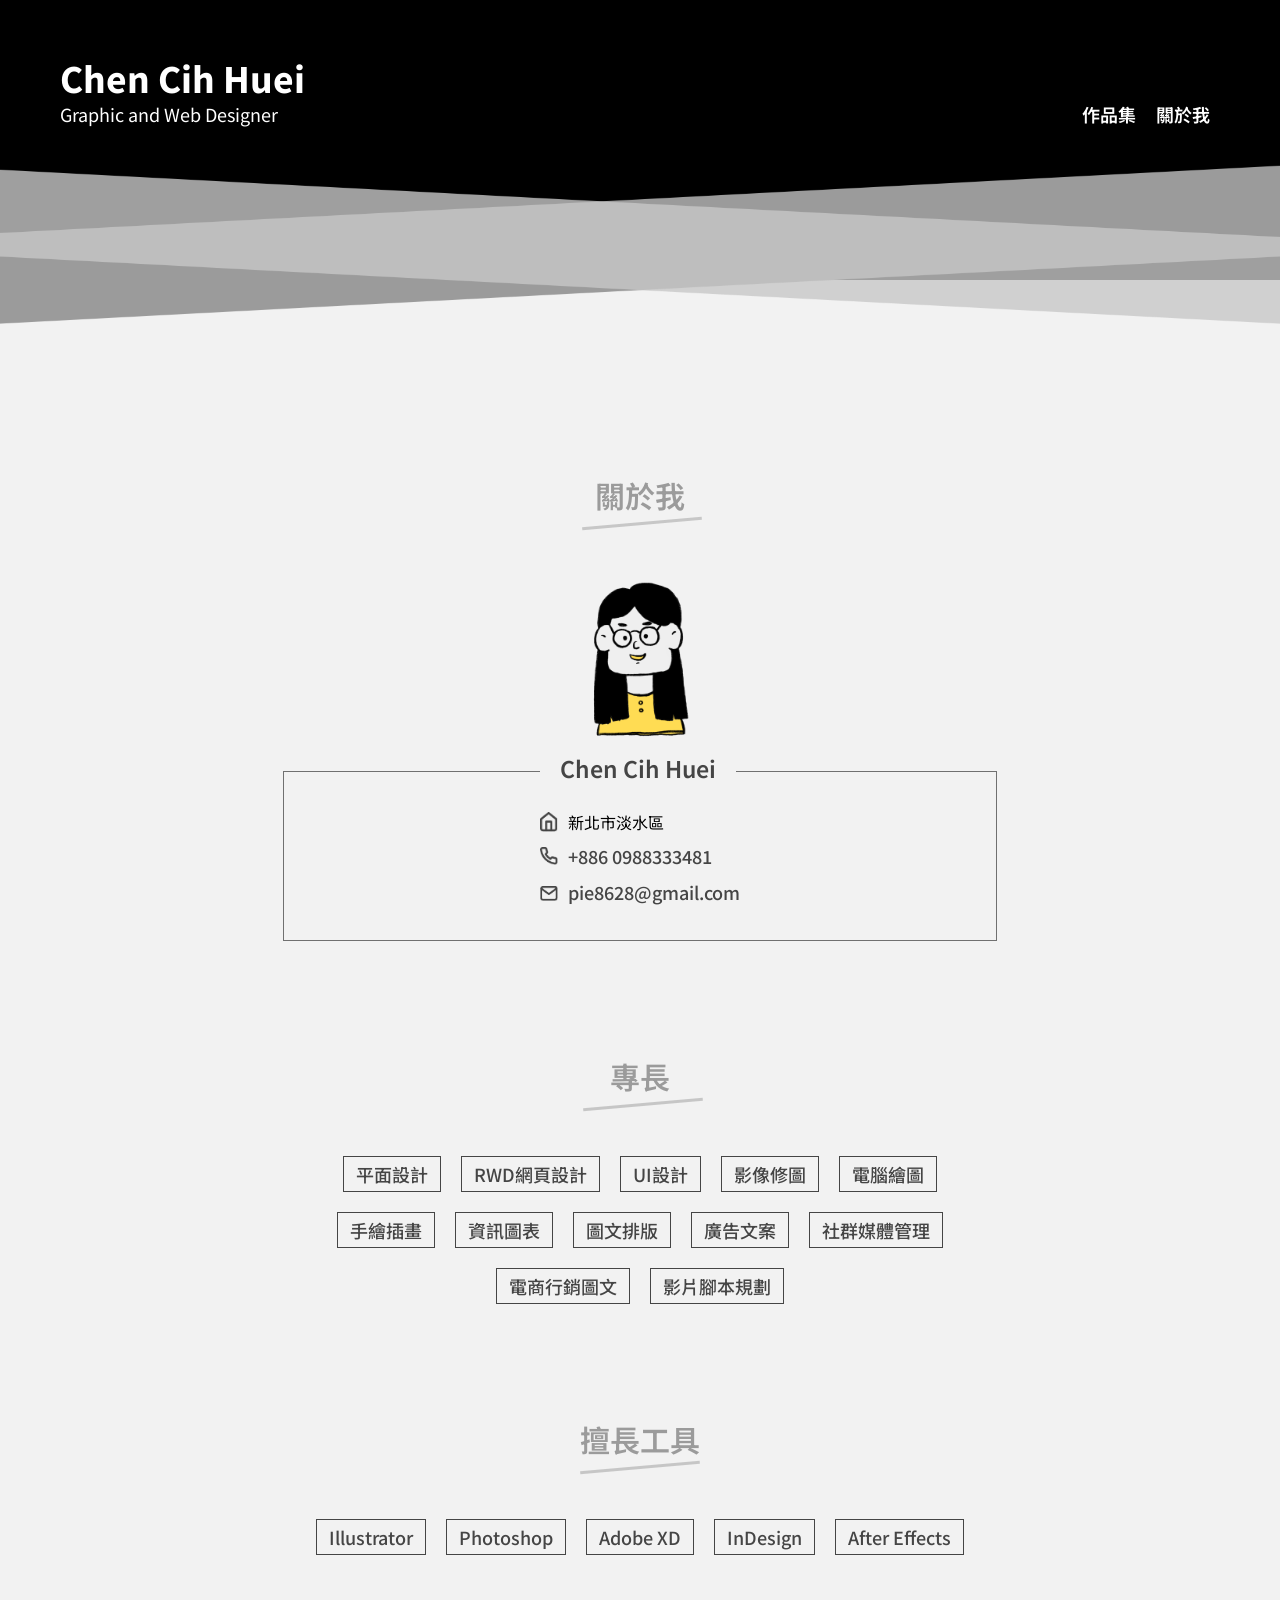
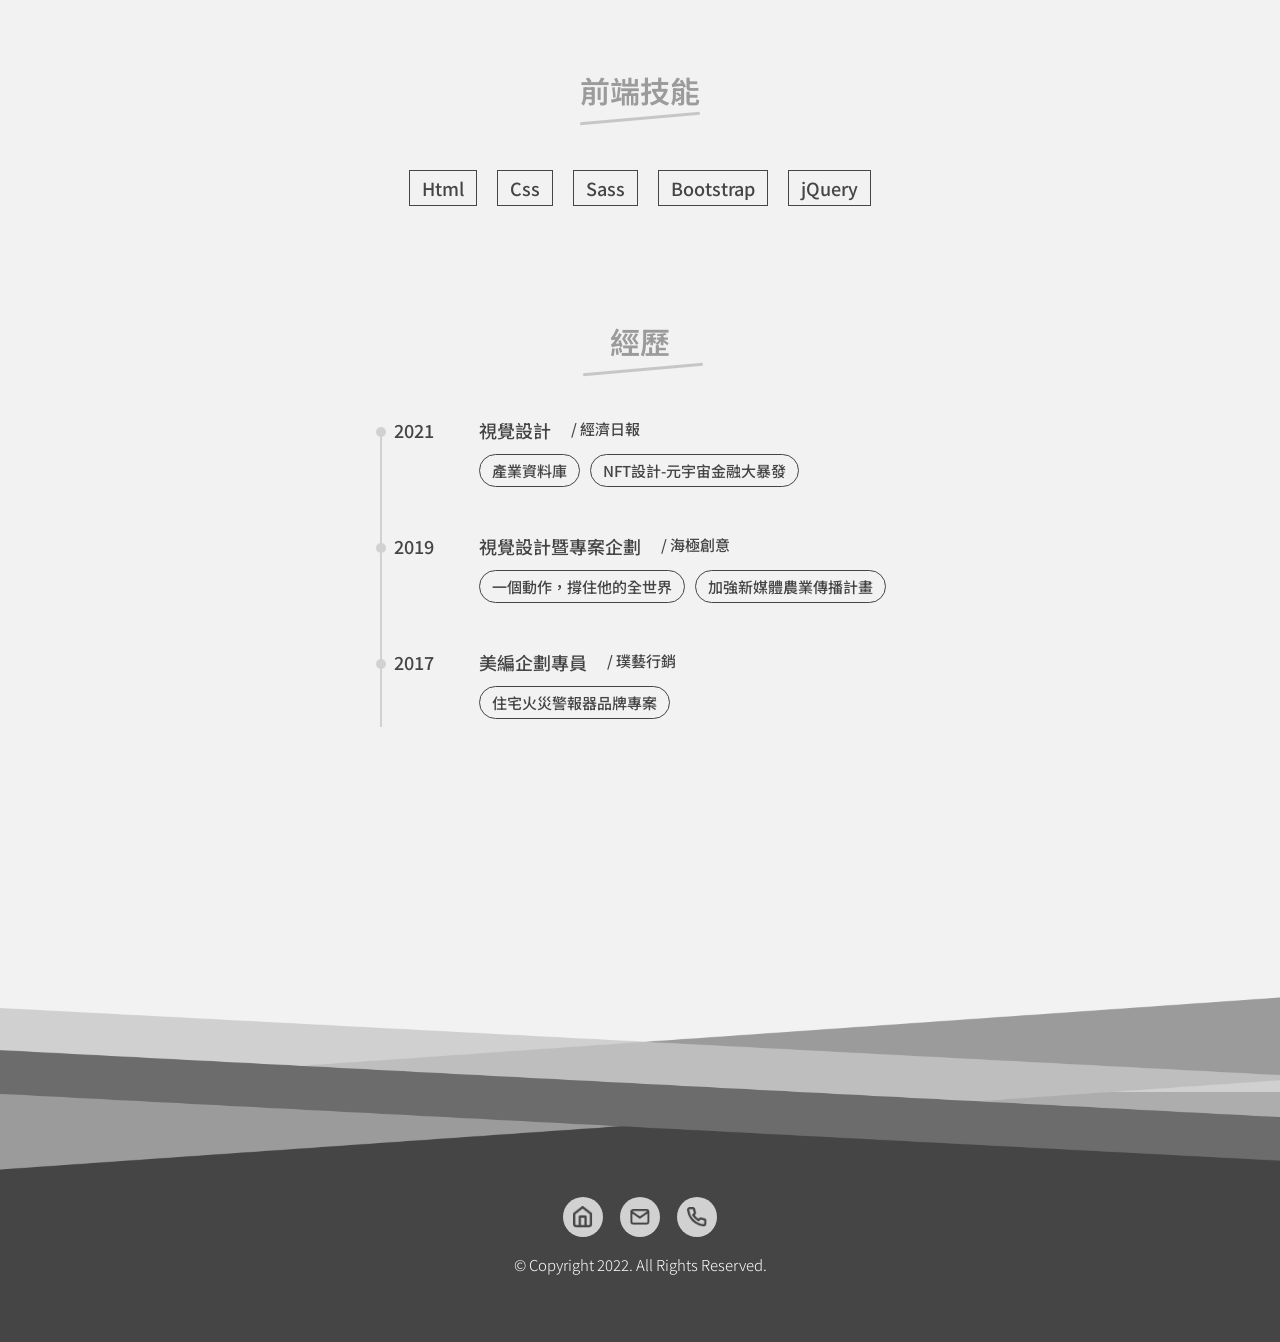
==== commit b9eaed3b: "0320" ====
--- a/about.html
+++ b/about.html
@@ -8,9 +8,9 @@
     <meta name="keyword" content="網頁設計 平面設計 作品集">
     <title>Portfolio_關於我</title>
     <meta property="og:title" content="Portfolio_關於我">
-    <meta property="og:description" content="">
+    <meta property="og:description" content="Chen Cih Huei，Kaelyn，一名視覺設計師，這是她的個人網站。">
     <meta property="og:type" content="website">
-    <meta property="og:image" content="">
+    <meta property="og:image" content="https://imgur.com/7OGcAdk.png">
     <link href="https://fonts.googleapis.com/css2?family=Noto+Sans+TC:wght@100;300;400;500;700;900&amp;display=swap" rel="stylesheet">
     <link type="text/css" rel="stylesheet" href="css/reset.css">
     <link type="text/css" rel="stylesheet" href="css/all.css">
--- a/css/all.css
+++ b/css/all.css
@@ -116,6 +116,7 @@
 }
 .head .head_contain .nav ul li {
   float: left;
+  z-index: 1000;
 }
 .head .head_contain .nav ul li:hover {
   -webkit-transform: rotate(-2deg);
@@ -363,9 +364,19 @@
   width: 200px;
   padding-top: 150px;
 }
+@media screen and (max-width: 1024px) {
+  .backtoWorks {
+    padding-top: 120px;
+  }
+}
 @media screen and (max-width: 768px) {
   .backtoWorks {
     padding-top: 100px;
+  }
+}
+@media screen and (max-width: 600px) {
+  .backtoWorks {
+    padding-top: 70px;
   }
 }
 .backtoWorks a {
@@ -412,12 +423,12 @@
 .arrowzone .prebtn {
   position: fixed;
   top: 80%;
-  left: 0;
+  left: 5px;
 }
 .arrowzone .nextbtn {
   position: fixed;
   top: 80%;
-  right: 0;
+  right: 5px;
 }
 .arrowzone .prebtn, .arrowzone .nextbtn {
   text-decoration: none;
@@ -431,10 +442,11 @@
   -webkit-box-align: center;
       -ms-flex-align: center;
           align-items: center;
-  background-color: #F2F2F2;
+  background-color: #fff;
+  border: solid 1px #454545;
   border-radius: 50%;
   padding: 20px;
-  opacity: 0.7;
+  opacity: 0.9;
   width: 60px;
   height: 60px;
 }
@@ -447,19 +459,22 @@
     -webkit-column-gap: 10px;
        -moz-column-gap: 10px;
             column-gap: 10px;
-    background-color: #F2F2F2;
+    background-color: #454545;
     width: 50%;
-    height: 50px;
-    opacity: 0.7;
+    height: 70px;
+    opacity: 1;
     border-radius: 0;
     -webkit-box-sizing: border-box;
             box-sizing: border-box;
+    left: 0;
+    right: 0;
   }
 }
 .arrowzone .prebtn:hover, .arrowzone .nextbtn:hover {
   opacity: 1;
   -webkit-transform: rotate(-2deg);
           transform: rotate(-2deg);
+  background-color: #FFEE00;
 }
 .arrowzone .prebtn .btnpic, .arrowzone .nextbtn .btnpic {
   width: 15px;
@@ -475,13 +490,17 @@
   width: 100%;
 }
 .arrowzone .prebtn p, .arrowzone .nextbtn p {
-  color: #9B9B9B;
+  color: #454545;
   font-size: 15px;
-  margin-top: 8px;
+  margin-top: 5px;
+  font-weight: 700;
 }
 @media screen and (max-width: 600px) {
   .arrowzone .prebtn p, .arrowzone .nextbtn p {
     margin-top: 0;
+    font-size: 18px;
+    color: #ffffff;
+    font-weight: 500;
   }
 }
 .arrowzone .nextbtn {
@@ -704,21 +723,28 @@
   -webkit-transform: rotate(-2deg);
           transform: rotate(-2deg);
 }
+.intro .web:hover a {
+  background-color: #FFEE00;
+}
 .intro .web a {
   text-decoration: none;
-  color: #9B9B9B;
+  color: #454545;
   font-size: 16px;
+  font-weight: 500;
   background-color: #F2F2F2;
+  border: solid 1px #454545;
+  border-radius: 30px;
   z-index: 2;
   display: block;
-  padding: 10px 15px;
+  padding: 10px 50px;
   -webkit-box-sizing: border-box;
           box-sizing: border-box;
 }
 .intro .web hr {
   width: 735px;
-  color: #454545;
-  opacity: 80%;
+  border-top: 0;
+  border-bottom: 1px solid #454545;
+  color: #454545;
   position: absolute;
   top: 27%;
   left: 0;
@@ -801,7 +827,7 @@
 }
 @media screen and (max-width: 600px) {
   .sticker .sticerpic {
-    width: calc(40% - 15px);
+    width: calc(50% - 15px);
   }
 }
 .sticker .sticerpic img {
@@ -1310,6 +1336,11 @@
   margin-bottom: 50px;
   position: relative;
 }
+@media screen and (max-width: 600px) {
+  .content_1 .title h1 {
+    margin-bottom: 40px;
+  }
+}
 .content_1 .title h1::after {
   content: "";
   position: absolute;
@@ -1324,7 +1355,12 @@
 }
 .content_1 .pic {
   max-width: 200px;
-  margin-bottom: 30px;
+  margin-bottom: 10px;
+}
+@media screen and (max-width: 600px) {
+  .content_1 .pic {
+    margin-bottom: 0;
+  }
 }
 .content_1 .pic img {
   width: 100%;
@@ -1348,6 +1384,11 @@
   padding: 35px 100px 30px 100px;
   position: relative;
 }
+@media screen and (max-width: 600px) {
+  .content_1 .txt {
+    padding: 30px 100px 25px 100px;
+  }
+}
 .content_1 .txt .name {
   position: absolute;
   top: -25px;
@@ -1427,14 +1468,19 @@
           align-items: center;
   padding-top: 150px;
 }
+@media screen and (max-width: 1280px) {
+  .content_2, .content_3, .content_4, .content_5 {
+    padding-top: 120px;
+  }
+}
 @media screen and (max-width: 1024px) {
   .content_2, .content_3, .content_4, .content_5 {
-    padding-top: 120px;
+    padding-top: 80px;
   }
 }
 @media screen and (max-width: 600px) {
   .content_2, .content_3, .content_4, .content_5 {
-    padding-top: 80px;
+    padding-top: 60px;
   }
 }
 .content_2 .title h2, .content_3 .title h2, .content_4 .title h2, .content_5 .title h2 {
@@ -1443,6 +1489,11 @@
   font-weight: 600;
   margin-bottom: 65px;
   position: relative;
+}
+@media screen and (max-width: 600px) {
+  .content_2 .title h2, .content_3 .title h2, .content_4 .title h2, .content_5 .title h2 {
+    margin-bottom: 50px;
+  }
 }
 .content_2 .title h2::after, .content_3 .title h2::after, .content_4 .title h2::after, .content_5 .title h2::after {
   content: "";
@@ -1714,6 +1765,9 @@
   display: -webkit-box;
   display: -ms-flexbox;
   display: flex;
+  -webkit-box-pack: center;
+      -ms-flex-pack: center;
+          justify-content: center;
   -ms-flex-wrap: wrap;
       flex-wrap: wrap;
   -webkit-column-gap: 20px;
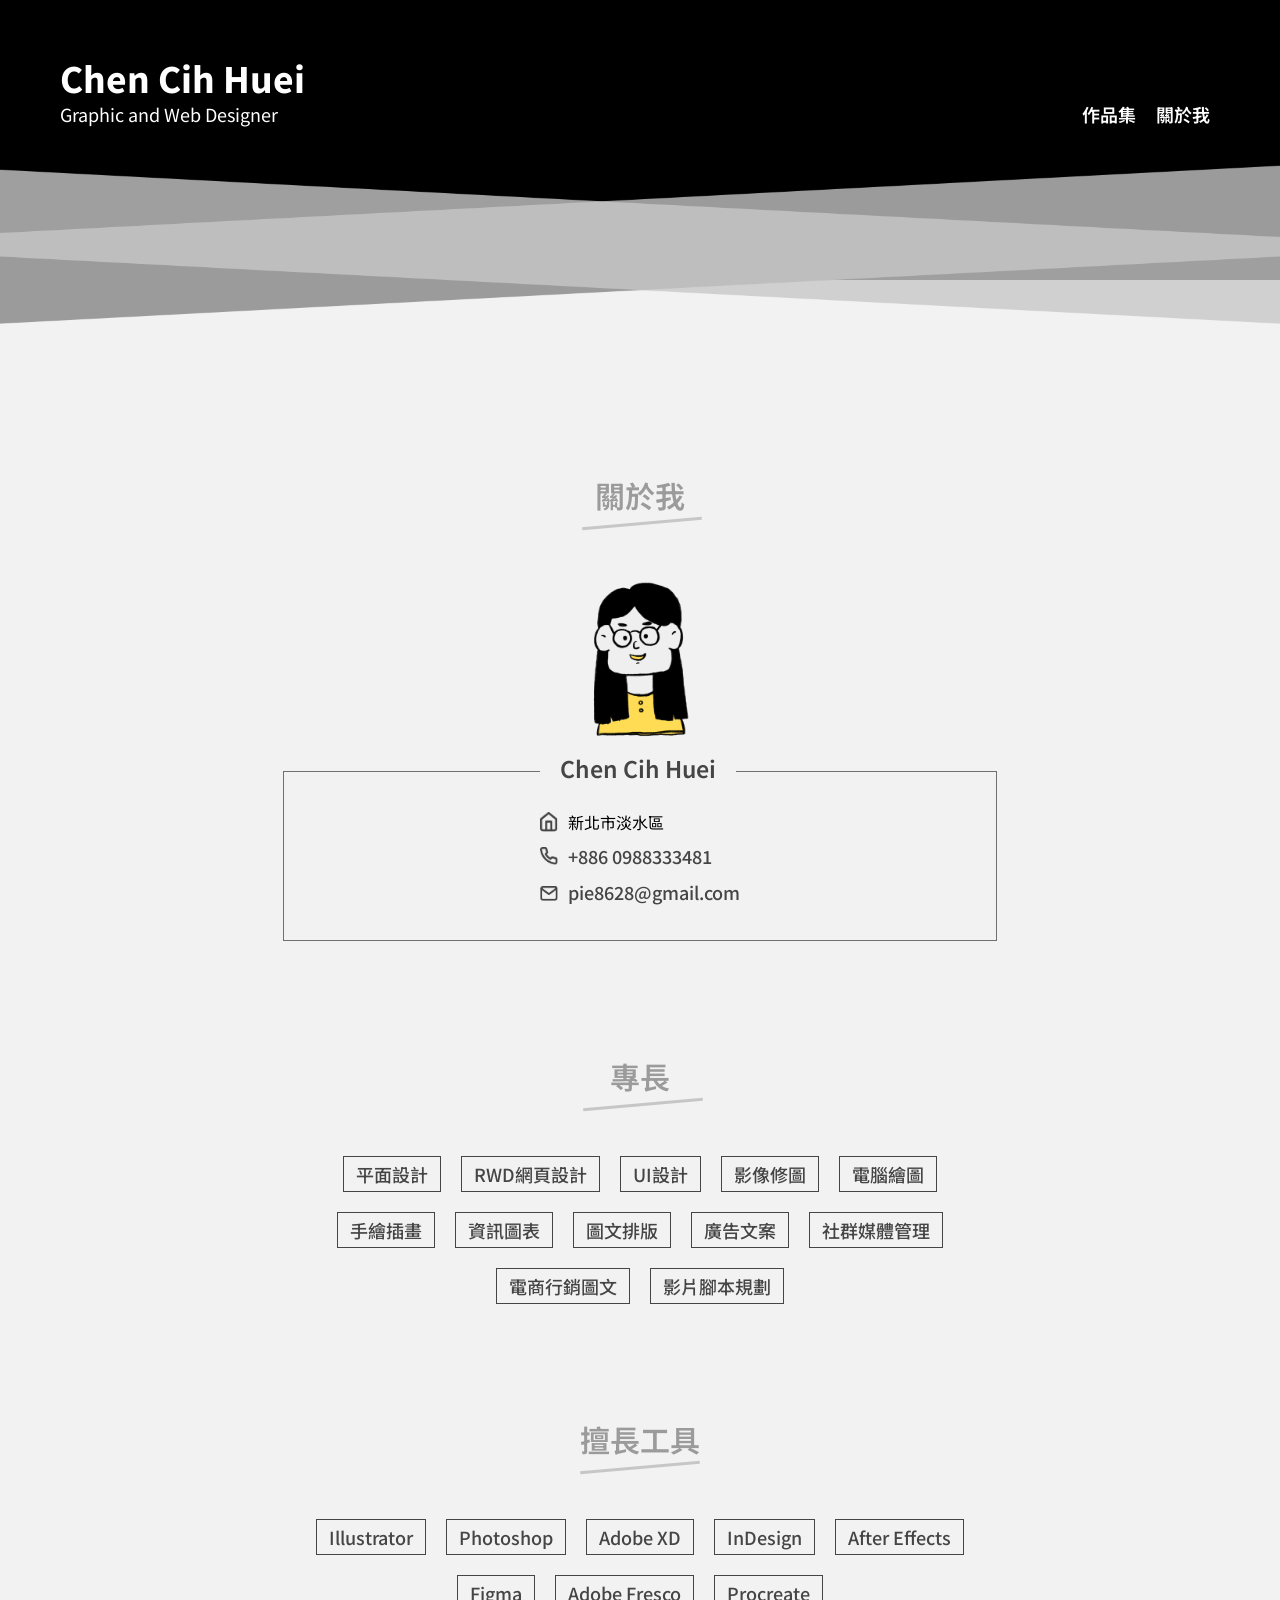
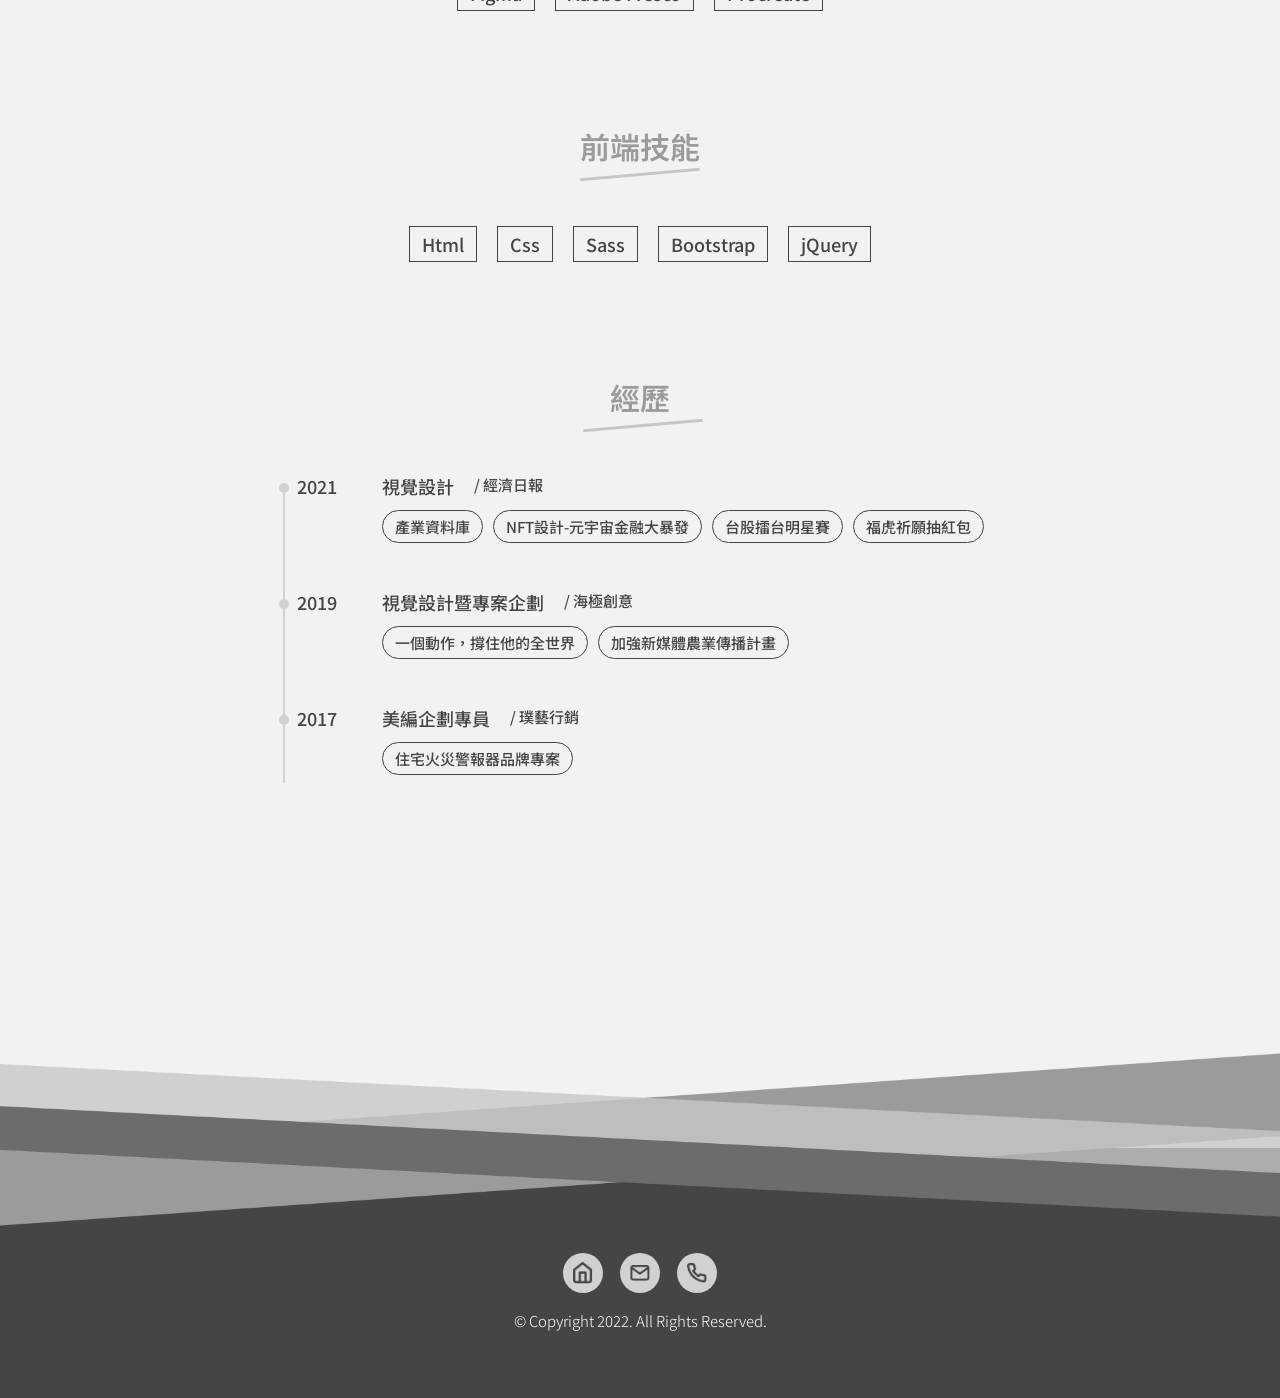
==== commit 8745c791: "0326 新增兩專案" ====
--- a/about.html
+++ b/about.html
@@ -15,8 +15,22 @@
     <link type="text/css" rel="stylesheet" href="css/reset.css">
     <link type="text/css" rel="stylesheet" href="css/all.css">
     <link href="https://unpkg.com/aos@2.3.1/dist/aos.css" rel="stylesheet">
+    <!-- Google Tag Manager -->
+    <script>(function(w,d,s,l,i){w[l]=w[l]||[];w[l].push({'gtm.start':
+        new Date().getTime(),event:'gtm.js'});var f=d.getElementsByTagName(s)[0],
+        j=d.createElement(s),dl=l!='dataLayer'?'&l='+l:'';j.async=true;j.src=
+        'https://www.googletagmanager.com/gtm.js?id='+i+dl;f.parentNode.insertBefore(j,f);
+        })(window,document,'script','dataLayer','GTM-KBSG55V');
+    </script>
+        <!-- End Google Tag Manager -->
 </head>
 <body>
+    <!-- Google Tag Manager (noscript) -->
+    <noscript><iframe src="https://www.googletagmanager.com/ns.html?id=GTM-KBSG55V"
+    height="0" width="0" style="display:none;visibility:hidden"></iframe>
+    </noscript>
+    <!-- End Google Tag Manager (noscript) -->    
+
     <div class="head">
         <img src="img/headgray.png" alt="">
         <div class="head_contain">
@@ -99,6 +113,9 @@
             <li data-aos="fade-right" data-aos-delay="100">Adobe XD</li>
             <li data-aos="fade-right" data-aos-delay="150">InDesign</li>
             <li data-aos="fade-right" data-aos-delay="200">After Effects</li>
+            <li data-aos="fade-right" data-aos-delay="250">Figma</li>
+            <li data-aos="fade-right" data-aos-delay="300">Adobe Fresco</li>
+            <li data-aos="fade-right" data-aos-delay="350">Procreate</li>
         </ul>
     </div>
 
@@ -132,6 +149,8 @@
                     <div class="line_2">
                         <a href="database.html" target="blank"  data-aos="fade-left" data-aos-delay="50"><p>產業資料庫</p></a>
                         <a href="nft.html" target="blank" data-aos="fade-left" data-aos-delay="100"><p>NFT設計-元宇宙金融大暴發</p></a>
+                        <a href="stock.html" target="blank" data-aos="fade-left" data-aos-delay="150"><p>台股擂台明星賽</p></a>
+                        <a href="tiger.html" target="blank" data-aos="fade-left" data-aos-delay="200"><p>福虎祈願抽紅包</p></a>
                     </div>
                 </div>
             </div>
--- a/css/all.css
+++ b/css/all.css
@@ -229,9 +229,12 @@
   display: -webkit-box;
   display: -ms-flexbox;
   display: flex;
+  -ms-flex-wrap: wrap;
+      flex-wrap: wrap;
   -webkit-box-pack: center;
       -ms-flex-pack: center;
           justify-content: center;
+  padding: 0 50px;
 }
 @media screen and (max-width: 1024px) {
   .content {
@@ -247,42 +250,43 @@
     padding: 0 30px;
   }
 }
-.content .item1, .content .item2, .content .item3 {
-  width: 380px;
-  height: 580px;
+.content .item1, .content .item2, .content .item3, .content .item4 {
+  width: 25%;
+  height: 450px;
   -webkit-transition: 0.5s;
   transition: 0.5s;
 }
-.content .item1:hover, .content .item2:hover, .content .item3:hover {
+.content .item1:hover, .content .item2:hover, .content .item3:hover, .content .item4:hover {
   background-color: #454545;
   -webkit-transform: rotate(0);
           transform: rotate(0);
   z-index: 10;
 }
-.content .item1:hover .shape, .content .item2:hover .shape, .content .item3:hover .shape {
+.content .item1:hover .shape, .content .item2:hover .shape, .content .item3:hover .shape, .content .item4:hover .shape {
   background-color: #FFEE00;
   width: 220px;
   height: 220px;
 }
 @media screen and (max-width: 1024px) {
-  .content .item1:hover .shape, .content .item2:hover .shape, .content .item3:hover .shape {
+  .content .item1:hover .shape, .content .item2:hover .shape, .content .item3:hover .shape, .content .item4:hover .shape {
     width: 150px;
     height: 150px;
   }
 }
 @media screen and (max-width: 1024px) {
-  .content .item1, .content .item2, .content .item3 {
-    width: 200px;
+  .content .item1, .content .item2, .content .item3, .content .item4 {
+    width: 50%;
     height: 300px;
   }
 }
 @media screen and (max-width: 600px) {
-  .content .item1, .content .item2, .content .item3 {
+  .content .item1, .content .item2, .content .item3, .content .item4 {
     width: 100%;
     height: 200px;
-  }
-}
-.content .item1 a, .content .item2 a, .content .item3 a {
+    padding: 0;
+  }
+}
+.content .item1 a, .content .item2 a, .content .item3 a, .content .item4 a {
   text-decoration: none;
   display: -webkit-box;
   display: -ms-flexbox;
@@ -295,18 +299,24 @@
           align-items: center;
   height: 100%;
 }
-.content .item1 a .shape, .content .item2 a .shape, .content .item3 a .shape {
+.content .item1 a .shape, .content .item2 a .shape, .content .item3 a .shape, .content .item4 a .shape {
   width: 280px;
   height: 280px;
   border-radius: 50%;
 }
-@media screen and (max-width: 1024px) {
-  .content .item1 a .shape, .content .item2 a .shape, .content .item3 a .shape {
+@media screen and (max-width: 1280px) {
+  .content .item1 a .shape, .content .item2 a .shape, .content .item3 a .shape, .content .item4 a .shape {
+    width: 200px;
+    height: 200px;
+  }
+}
+@media screen and (max-width: 1024px) {
+  .content .item1 a .shape, .content .item2 a .shape, .content .item3 a .shape, .content .item4 a .shape {
     width: 170px;
     height: 170px;
   }
 }
-.content .item1 a .shape ul, .content .item2 a .shape ul, .content .item3 a .shape ul {
+.content .item1 a .shape ul, .content .item2 a .shape ul, .content .item3 a .shape ul, .content .item4 a .shape ul {
   display: -webkit-box;
   display: -ms-flexbox;
   display: flex;
@@ -323,40 +333,88 @@
   row-gap: 10px;
   height: 100%;
 }
-.content .item1 a .shape ul .cate, .content .item2 a .shape ul .cate, .content .item3 a .shape ul .cate {
+.content .item1 a .shape ul .cate, .content .item2 a .shape ul .cate, .content .item3 a .shape ul .cate, .content .item4 a .shape ul .cate {
   color: #414141;
   font-size: 23px;
   font-weight: 500;
 }
-.content .item1 a .shape ul .number, .content .item2 a .shape ul .number, .content .item3 a .shape ul .number {
+.content .item1 a .shape ul .number, .content .item2 a .shape ul .number, .content .item3 a .shape ul .number, .content .item4 a .shape ul .number {
   color: #414141;
   opacity: 0.7;
   font-size: 18px;
   font-weight: 500;
 }
 .content .item1 {
-  background-color: #B7B7B7;
+  background-color: #cccccc;
   -webkit-transform: rotate(5deg);
           transform: rotate(5deg);
 }
+@media screen and (max-width: 1024px) {
+  .content .item1 {
+    -webkit-transform: rotate(-3deg);
+            transform: rotate(-3deg);
+  }
+}
 .content .item1 .shape {
-  background-color: #C8C8C8;
+  background-color: #d6d6d6;
 }
 .content .item2 {
-  background-color: #CACACA;
+  background-color: #d1d1d1;
+  -webkit-transform: rotate(5deg);
+          transform: rotate(5deg);
+}
+@media screen and (max-width: 1024px) {
+  .content .item2 {
+    -webkit-transform: rotate(3deg);
+            transform: rotate(3deg);
+    margin-top: -30px;
+  }
+}
+@media screen and (max-width: 600px) {
+  .content .item2 {
+    margin-top: 0;
+    -webkit-transform: rotate(-3deg);
+            transform: rotate(-3deg);
+  }
+}
+.content .item2 .shape {
+  background-color: #c5c5c5;
+}
+.content .item3 {
+  background-color: #D6D6D6;
   -webkit-transform: rotate(-5deg);
           transform: rotate(-5deg);
 }
-.content .item2 .shape {
-  background-color: #B9B9B9;
-}
-.content .item3 {
-  background-color: #D6D6D6;
-  -webkit-transform: rotate(5deg);
-          transform: rotate(5deg);
+@media screen and (max-width: 1024px) {
+  .content .item3 {
+    -webkit-transform: rotate(-3deg);
+            transform: rotate(-3deg);
+    margin-top: -30px;
+  }
+}
+@media screen and (max-width: 600px) {
+  .content .item3 {
+    margin-top: 0;
+    -webkit-transform: rotate(3deg);
+            transform: rotate(3deg);
+  }
 }
 .content .item3 .shape {
   background-color: #E0E0E0;
+}
+.content .item4 {
+  background-color: #e0e0e0;
+  -webkit-transform: rotate(-5deg);
+          transform: rotate(-5deg);
+}
+@media screen and (max-width: 1024px) {
+  .content .item4 {
+    -webkit-transform: rotate(3deg);
+            transform: rotate(3deg);
+  }
+}
+.content .item4 .shape {
+  background-color: #cccccc;
 }
 
 .backtoWorks {
@@ -425,10 +483,20 @@
   top: 80%;
   left: 5px;
 }
+@media screen and (max-width: 600px) {
+  .arrowzone .prebtn {
+    left: 0;
+  }
+}
 .arrowzone .nextbtn {
   position: fixed;
   top: 80%;
   right: 5px;
+}
+@media screen and (max-width: 600px) {
+  .arrowzone .nextbtn {
+    right: 0;
+  }
 }
 .arrowzone .prebtn, .arrowzone .nextbtn {
   text-decoration: none;
@@ -466,8 +534,6 @@
     border-radius: 0;
     -webkit-box-sizing: border-box;
             box-sizing: border-box;
-    left: 0;
-    right: 0;
   }
 }
 .arrowzone .prebtn:hover, .arrowzone .nextbtn:hover {
@@ -476,6 +542,11 @@
           transform: rotate(-2deg);
   background-color: #FFEE00;
 }
+@media screen and (max-width: 600px) {
+  .arrowzone .prebtn:hover, .arrowzone .nextbtn:hover {
+    background-color: #454545;
+  }
+}
 .arrowzone .prebtn .btnpic, .arrowzone .nextbtn .btnpic {
   width: 15px;
   margin-top: 5px;
@@ -488,6 +559,19 @@
 }
 .arrowzone .prebtn .btnpic img, .arrowzone .nextbtn .btnpic img {
   width: 100%;
+}
+.arrowzone .prebtn .btnpic .white, .arrowzone .nextbtn .btnpic .white {
+  display: none;
+}
+@media screen and (max-width: 600px) {
+  .arrowzone .prebtn .btnpic .white, .arrowzone .nextbtn .btnpic .white {
+    display: block;
+  }
+}
+@media screen and (max-width: 600px) {
+  .arrowzone .prebtn .btnpic .black, .arrowzone .nextbtn .btnpic .black {
+    display: none;
+  }
 }
 .arrowzone .prebtn p, .arrowzone .nextbtn p {
   color: #454545;
@@ -503,10 +587,12 @@
     font-weight: 500;
   }
 }
-.arrowzone .nextbtn {
-  -webkit-box-pack: end;
-      -ms-flex-pack: end;
-          justify-content: flex-end;
+@media screen and (max-width: 600px) {
+  .arrowzone .nextbtn {
+    -webkit-box-pack: end;
+        -ms-flex-pack: end;
+            justify-content: flex-end;
+  }
 }
 @media screen and (max-width: 600px) {
   .arrowzone .nextbtn .btnpic {
@@ -1306,6 +1392,132 @@
   image-rendering: -webkit-optimize-contrast;
 }
 
+.stock_container {
+  max-width: 1280px;
+  margin: auto;
+  padding-top: 120px;
+  display: -webkit-box;
+  display: -ms-flexbox;
+  display: flex;
+  -webkit-box-orient: vertical;
+  -webkit-box-direction: normal;
+      -ms-flex-direction: column;
+          flex-direction: column;
+  -webkit-box-align: center;
+      -ms-flex-align: center;
+          align-items: center;
+}
+.stock_container .apic {
+  max-width: 60%;
+  margin: auto;
+}
+@media screen and (max-width: 1024px) {
+  .stock_container .apic {
+    max-width: 80%;
+  }
+}
+@media screen and (max-width: 600px) {
+  .stock_container .apic {
+    max-width: 95%;
+  }
+}
+.stock_container .apic img {
+  width: 100%;
+  vertical-align: middle;
+  image-rendering: -webkit-optimize-contrast;
+}
+@media screen and (max-width: 600px) {
+  .stock_container .pic_pc {
+    display: none;
+  }
+}
+.stock_container .pic_mobile {
+  display: none;
+}
+@media screen and (max-width: 600px) {
+  .stock_container .pic_mobile {
+    display: block;
+  }
+}
+.stock_container .vdo {
+  width: 100%;
+  padding: 0 0 30px 0;
+}
+.stock_container .vdo video {
+  width: 60%;
+}
+@media screen and (max-width: 1024px) {
+  .stock_container .vdo video {
+    width: 80%;
+  }
+}
+@media screen and (max-width: 600px) {
+  .stock_container .vdo video {
+    width: 95%;
+  }
+}
+@media screen and (max-width: 600px) {
+  .stock_container .vdo .VDOpc {
+    display: none;
+  }
+}
+.stock_container .vdo .VDOmobile {
+  display: none;
+}
+@media screen and (max-width: 600px) {
+  .stock_container .vdo .VDOmobile {
+    display: block;
+  }
+}
+
+.tiger_container {
+  max-width: 1280px;
+  margin: auto;
+  padding-top: 120px;
+  display: -webkit-box;
+  display: -ms-flexbox;
+  display: flex;
+  -webkit-box-orient: vertical;
+  -webkit-box-direction: normal;
+      -ms-flex-direction: column;
+          flex-direction: column;
+  -webkit-box-align: center;
+      -ms-flex-align: center;
+          align-items: center;
+}
+.tiger_container .apic {
+  max-width: 60%;
+  margin: auto;
+}
+@media screen and (max-width: 1024px) {
+  .tiger_container .apic {
+    max-width: 80%;
+  }
+}
+@media screen and (max-width: 600px) {
+  .tiger_container .apic {
+    max-width: 95%;
+  }
+}
+.tiger_container .apic img {
+  width: 100%;
+  vertical-align: middle;
+  image-rendering: -webkit-optimize-contrast;
+}
+@media screen and (max-width: 600px) {
+  .tiger_container .pic_pc {
+    display: none;
+  }
+}
+.tiger_container .pic_mobile {
+  display: none;
+}
+@media screen and (max-width: 600px) {
+  .tiger_container .pic_mobile {
+    display: block;
+  }
+}
+
 .content_1 {
   max-width: 1280px;
   margin: auto;
@@ -1554,6 +1766,11 @@
           flex-direction: column;
   row-gap: 50px;
 }
+@media screen and (max-width: 600px) {
+  .content_5 .wrap {
+    row-gap: 40px;
+  }
+}
 .content_5 .wrap .item {
   display: -webkit-box;
   display: -ms-flexbox;
@@ -1649,6 +1866,13 @@
   -ms-flex-wrap: wrap;
       flex-wrap: wrap;
   row-gap: 5px;
+}
+@media screen and (max-width: 600px) {
+  .content_5 .wrap .item .job .line_2 {
+    -webkit-column-gap: 5px;
+       -moz-column-gap: 5px;
+            column-gap: 5px;
+  }
 }
 .content_5 .wrap .item .job .line_2 a {
   text-decoration: none;
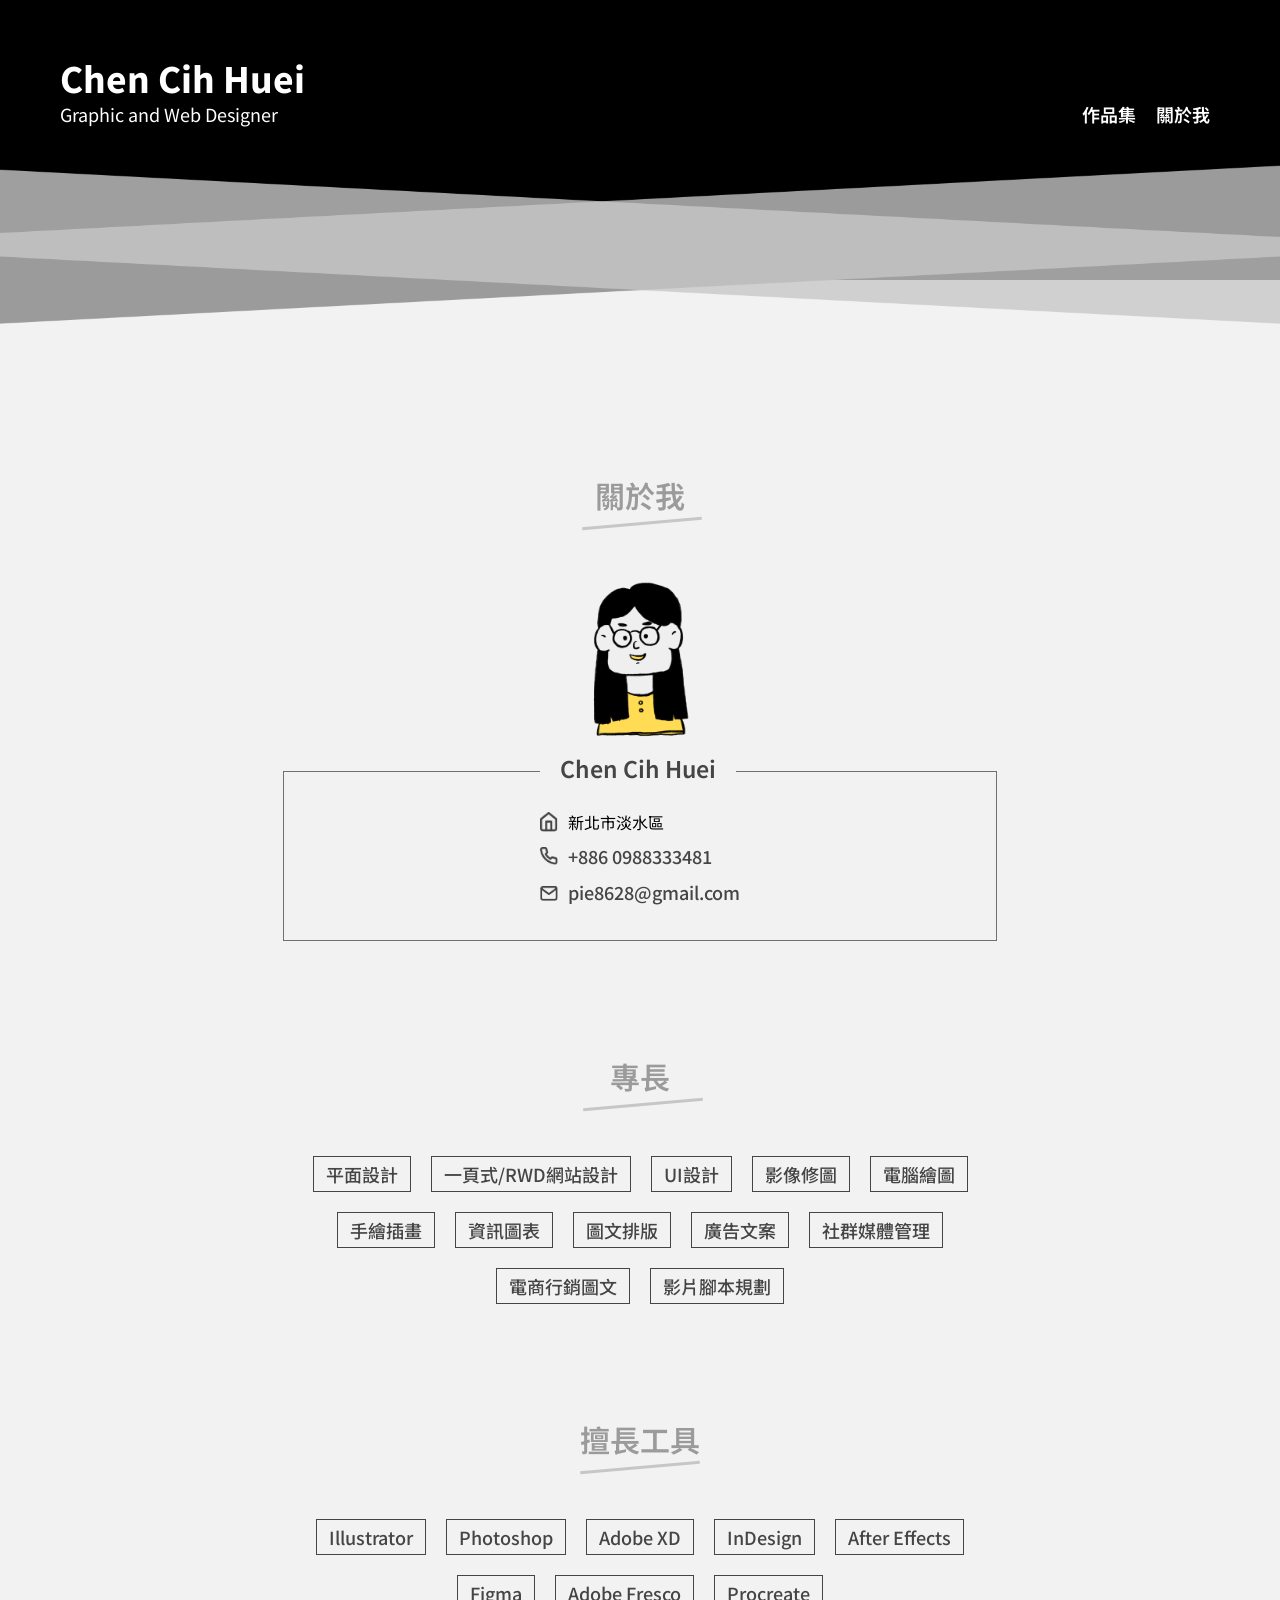
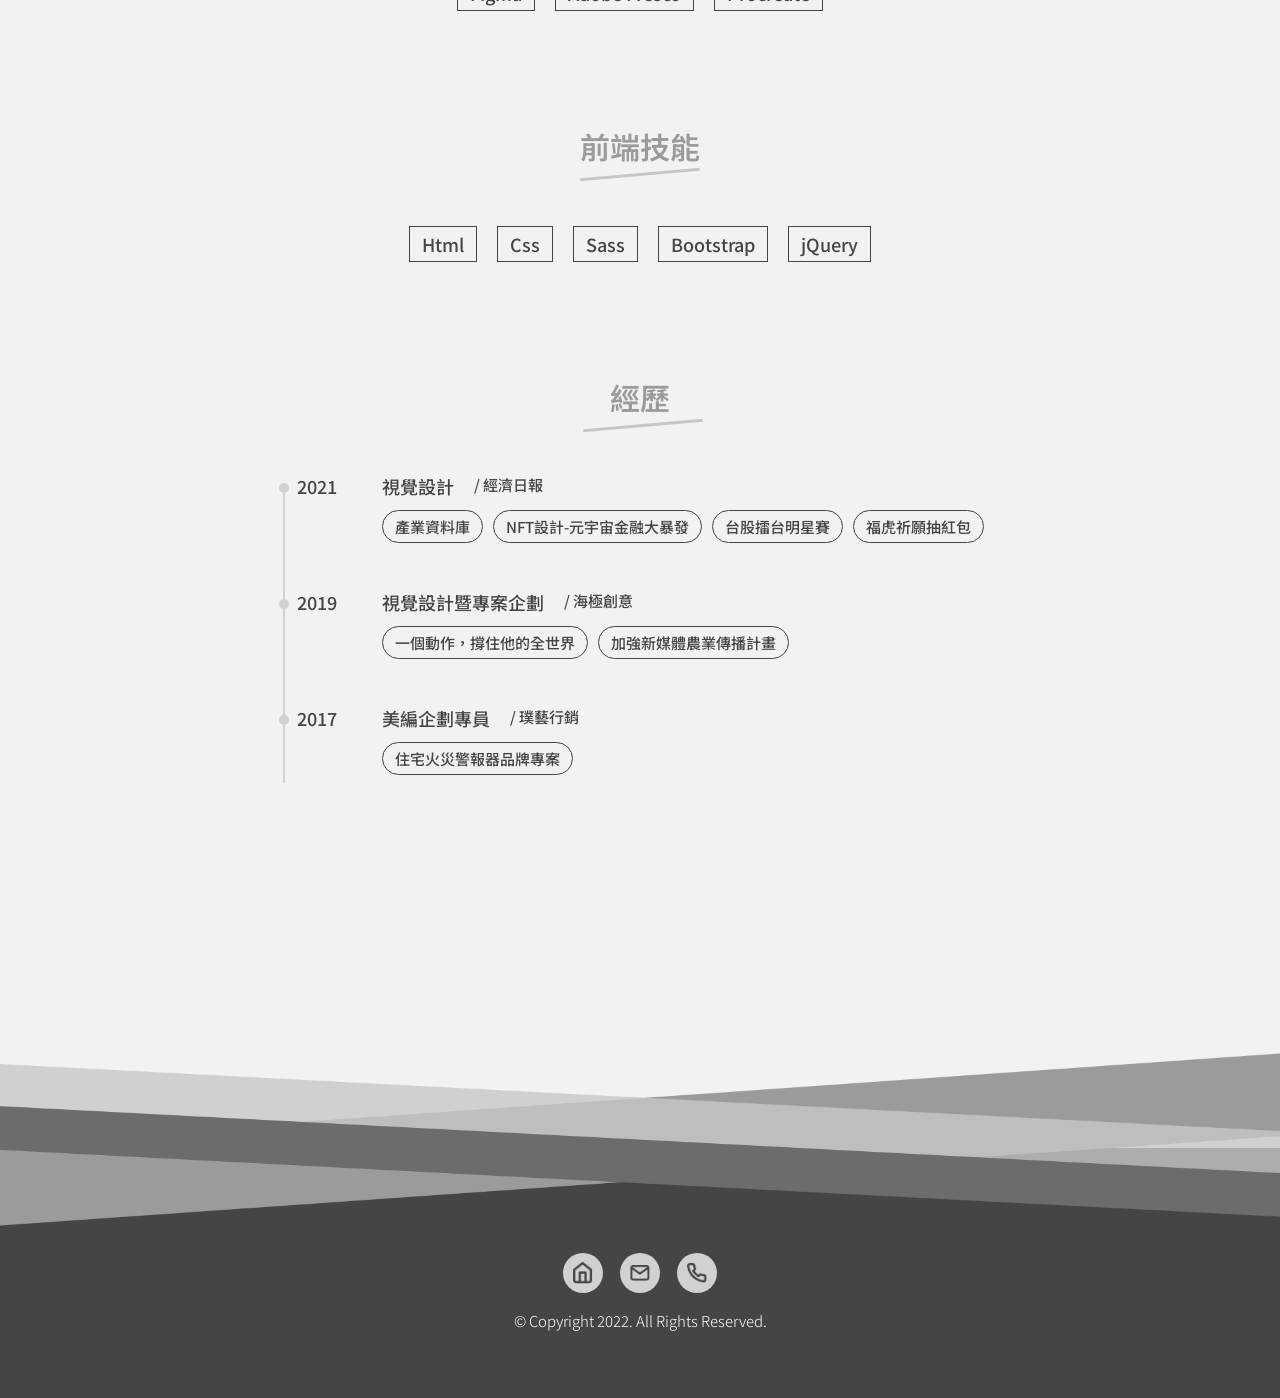
==== commit 41e8250f: "0326 新增影片" ====
--- a/about.html
+++ b/about.html
@@ -89,7 +89,7 @@
         </div>
         <ul>
             <li data-aos="fade-left">平面設計</li>
-            <li data-aos="fade-left" data-aos-delay="50">RWD網頁設計</li>
+            <li data-aos="fade-left" data-aos-delay="50">一頁式/RWD網站設計</li>
             <li data-aos="fade-left" data-aos-delay="100">UI設計</li>
             <li data-aos="fade-left" data-aos-delay="150">影像修圖</li>
             <li data-aos="fade-left" data-aos-delay="200">電腦繪圖</li>
--- a/css/all.css
+++ b/css/all.css
@@ -1896,9 +1896,14 @@
   display: -webkit-box;
   display: -ms-flexbox;
   display: flex;
-  -webkit-box-pack: center;
-      -ms-flex-pack: center;
-          justify-content: center;
+  -webkit-box-orient: vertical;
+  -webkit-box-direction: normal;
+      -ms-flex-direction: column;
+          flex-direction: column;
+  -webkit-box-align: center;
+      -ms-flex-align: center;
+          align-items: center;
+  row-gap: 10px;
 }
 @media screen and (max-width: 768px) {
   .vdo {
